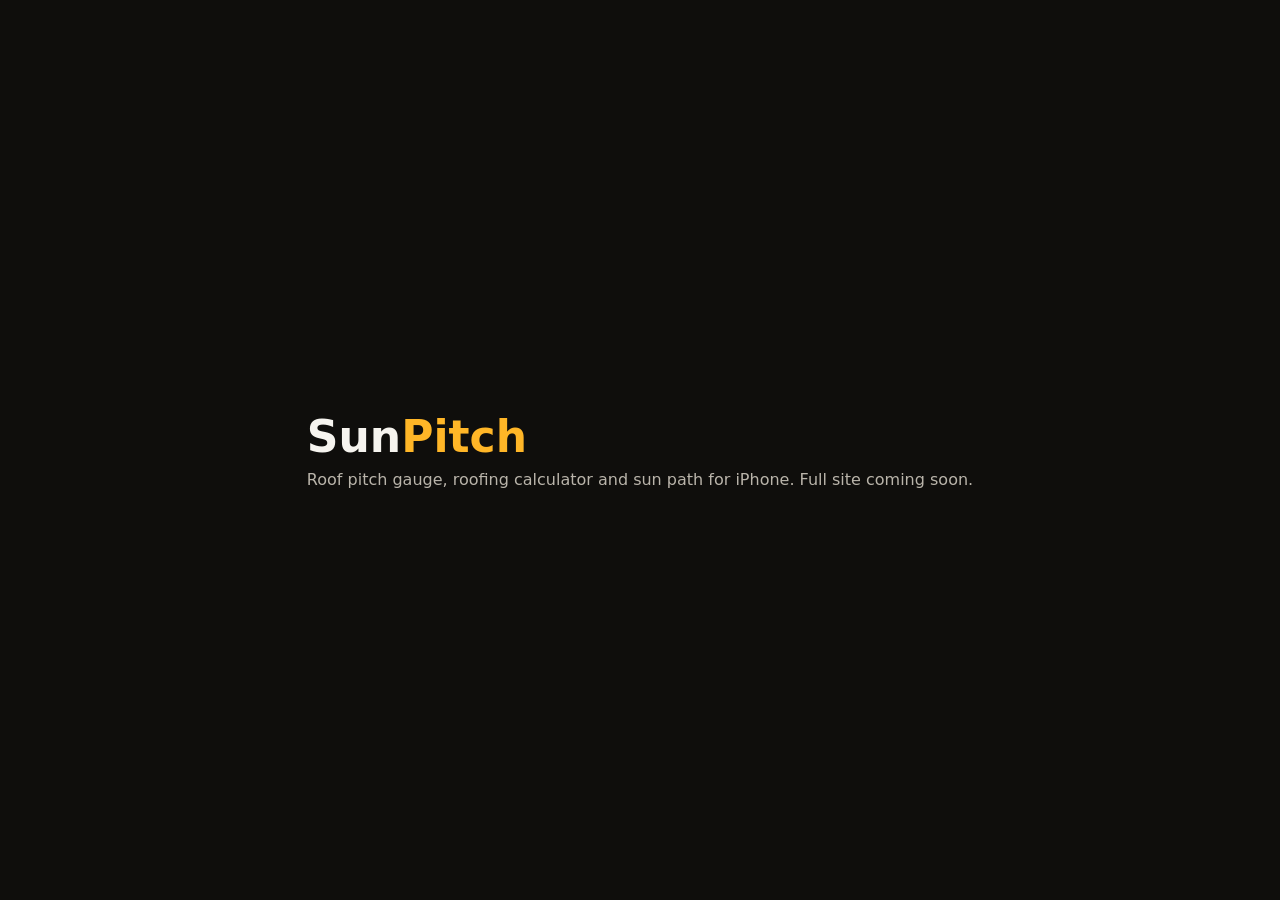
==== index.html @ fe7967e0 "Placeholder page Co-Authored-By: Claude Opus 5.5 <noreply@anthropic.com>" ====
<!doctype html>
<html lang="en">
<head>
<meta charset="utf-8">
<meta name="viewport" content="width=device-width, initial-scale=1">
<title>SunPitch: Roof Pitch Gauge</title>
<style>
  :root { color-scheme: dark; }
  body { margin: 0; min-height: 100vh; display: grid; place-items: center; background: #0F0E0C; color: #F6F4EF;
         font-family: -apple-system, BlinkMacSystemFont, "SF Pro Display", system-ui, sans-serif; padding: 24px; box-sizing: border-box; }
  h1 { margin: 0 0 8px; font-size: clamp(28px, 6vw, 44px); }
  p { margin: 0; color: #B9B4AA; }
  span { color: #FFB627; }
</style>
</head>
<body>
<main>
  <h1>Sun<span>Pitch</span></h1>
  <p>Roof pitch gauge, roofing calculator and sun path for iPhone. Full site coming soon.</p>
</main>
</body>
</html>
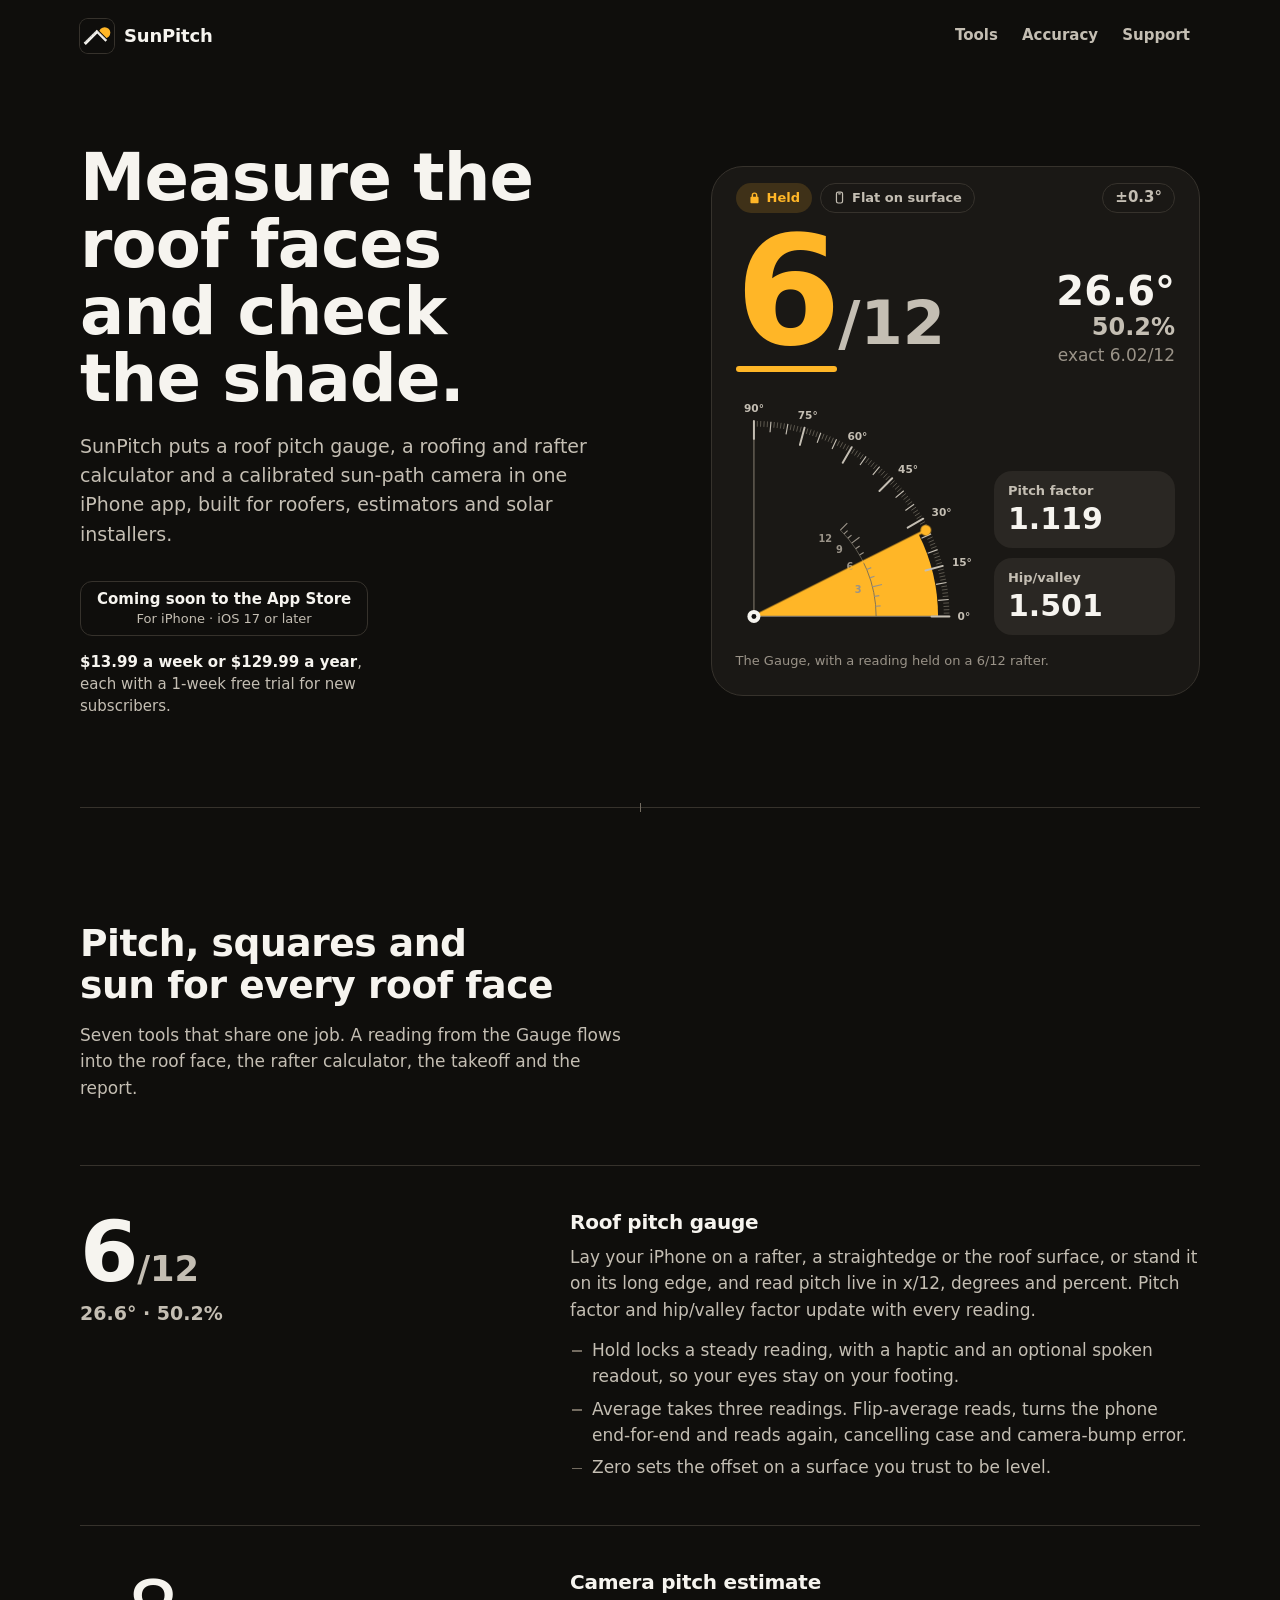
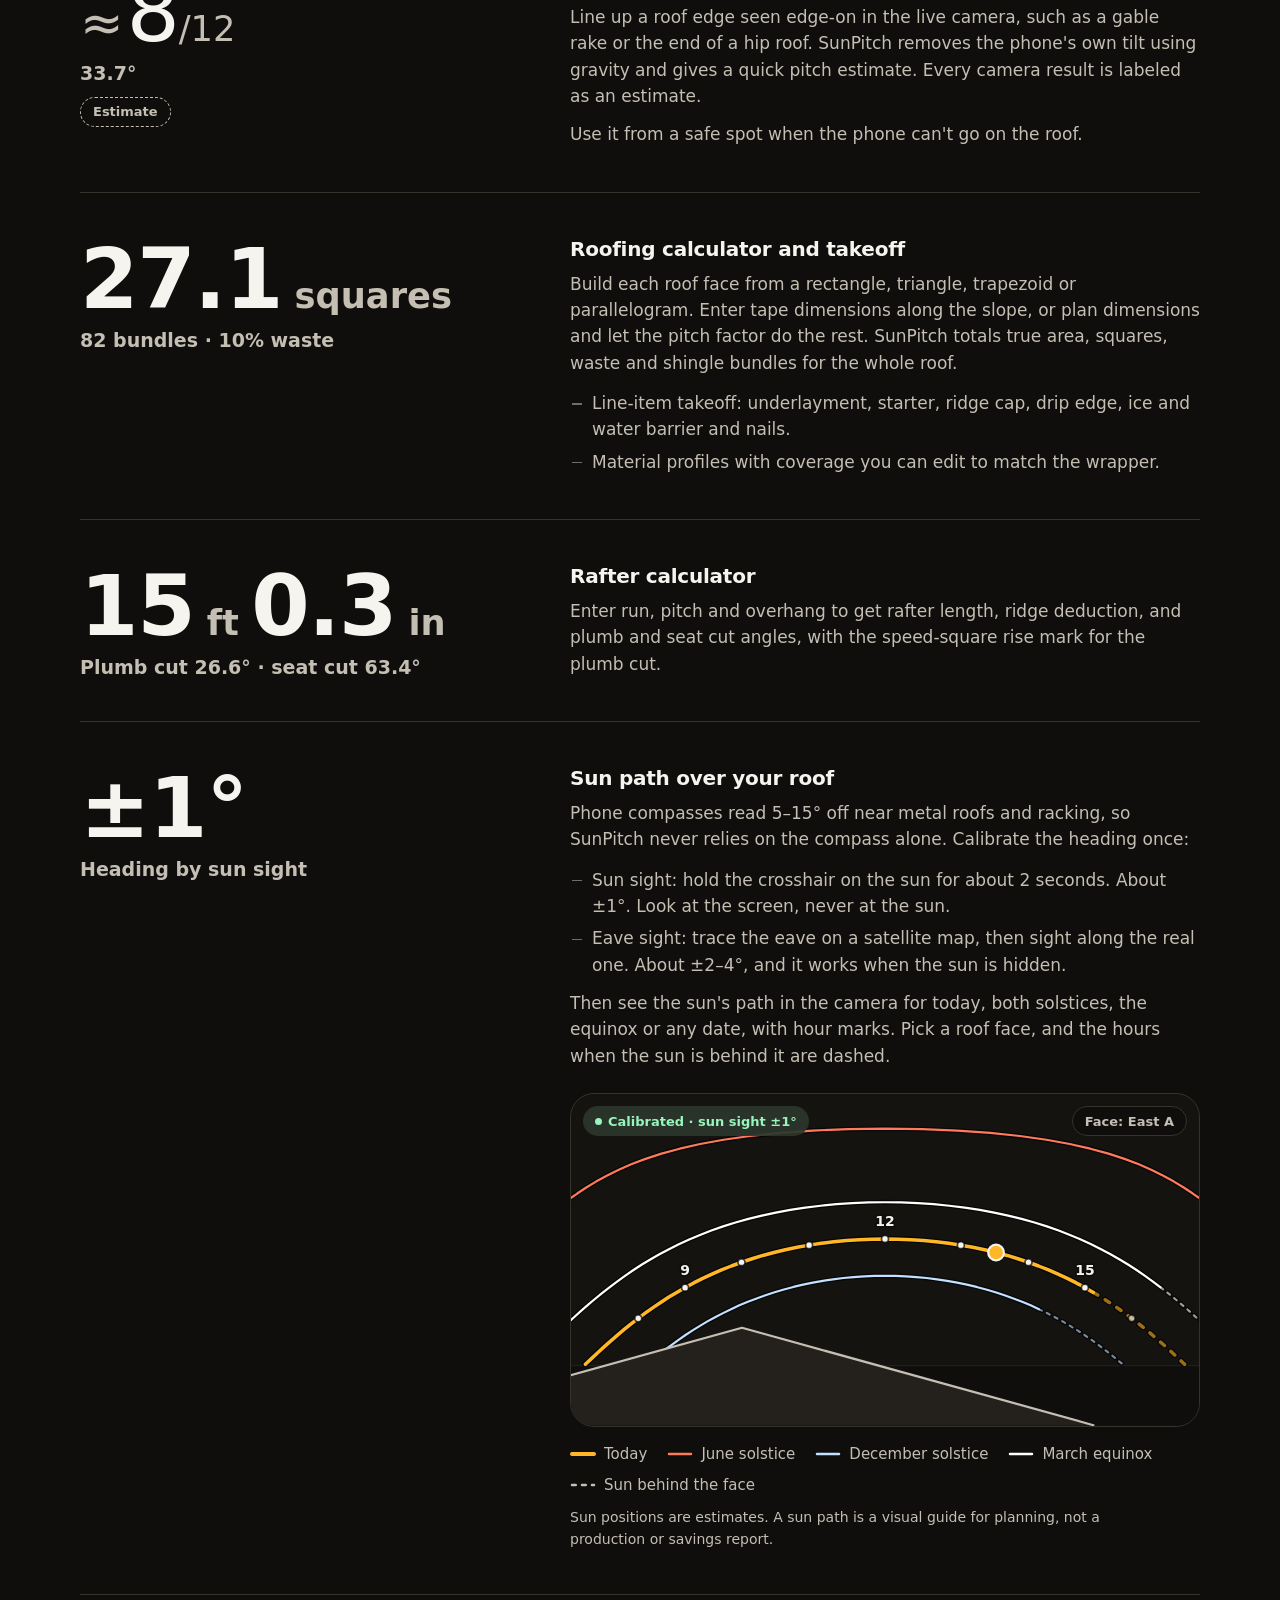
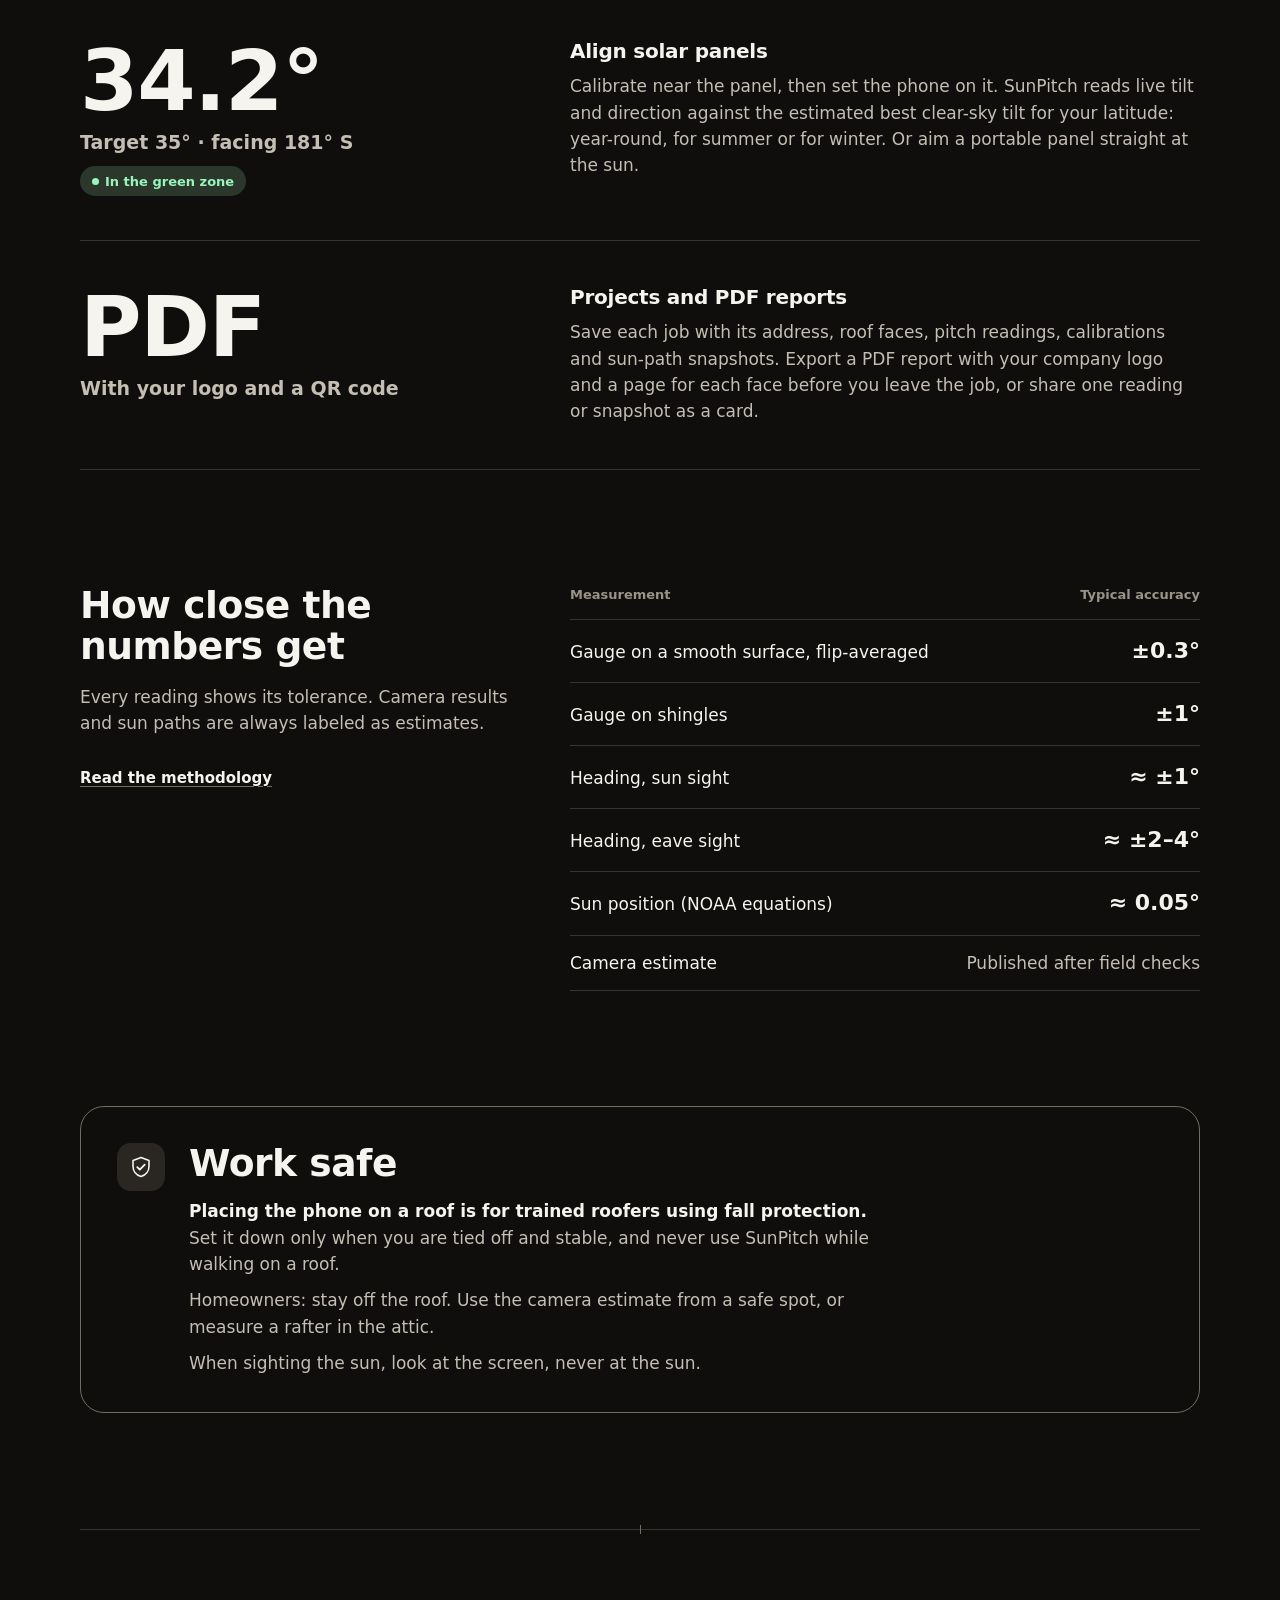
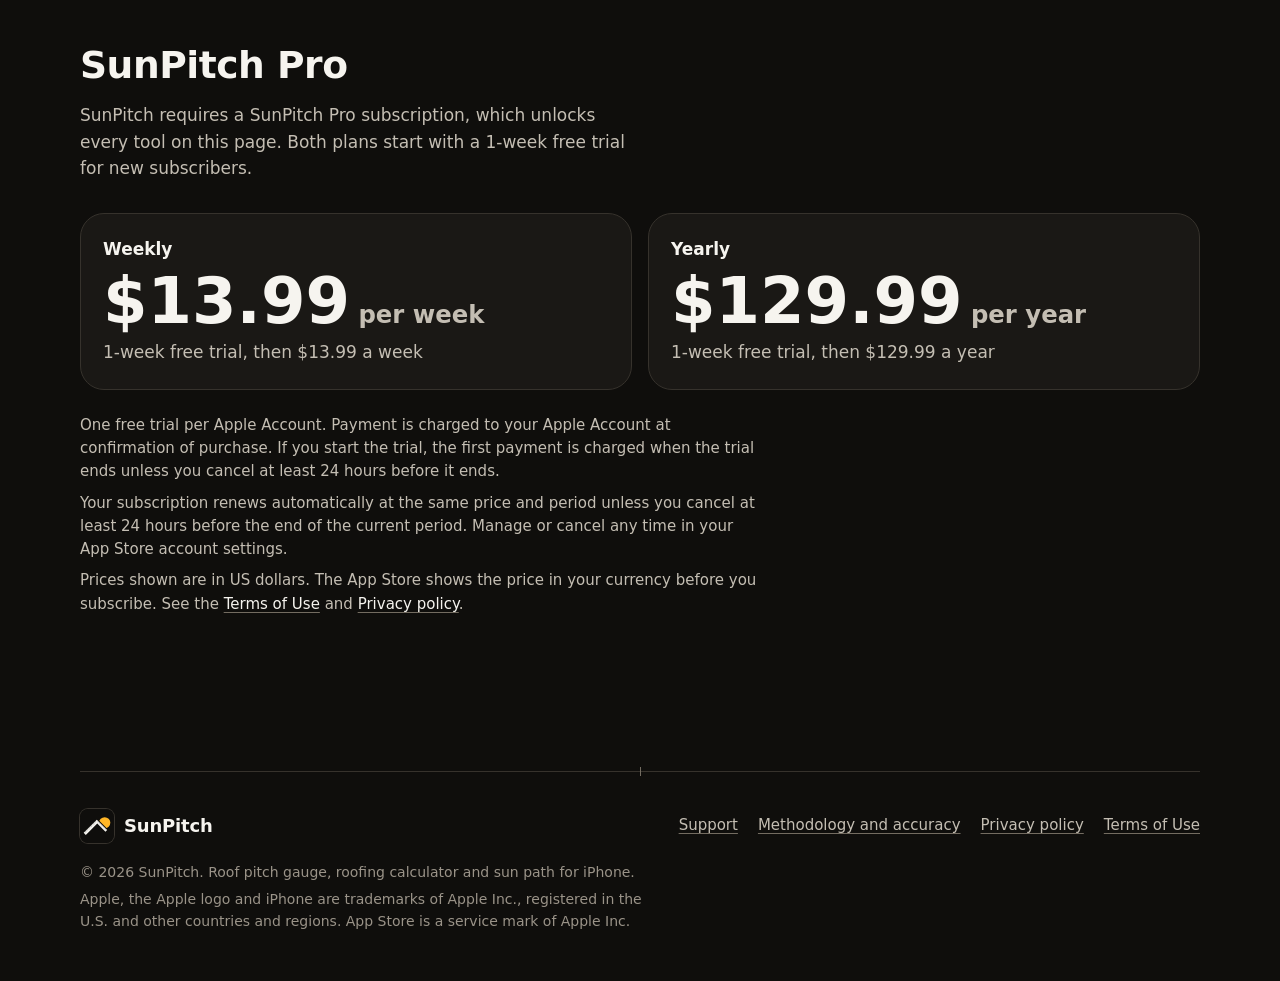
==== commit bb5fe78e: "Publish site from sunpitch@19d4acf" ====
--- a/index.html
+++ b/index.html
@@ -2,21 +2,345 @@
 <html lang="en">
 <head>
 <meta charset="utf-8">
-<meta name="viewport" content="width=device-width, initial-scale=1">
-<title>SunPitch: Roof Pitch Gauge</title>
-<style>
-  :root { color-scheme: dark; }
-  body { margin: 0; min-height: 100vh; display: grid; place-items: center; background: #0F0E0C; color: #F6F4EF;
-         font-family: -apple-system, BlinkMacSystemFont, "SF Pro Display", system-ui, sans-serif; padding: 24px; box-sizing: border-box; }
-  h1 { margin: 0 0 8px; font-size: clamp(28px, 6vw, 44px); }
-  p { margin: 0; color: #B9B4AA; }
-  span { color: #FFB627; }
-</style>
+<meta name="viewport" content="width=device-width, initial-scale=1, viewport-fit=cover">
+<title>SunPitch: Roof Pitch Gauge, Roofing Calculator and Sun Path for iPhone</title>
+<meta name="description" content="Measure the roof faces and check the shade. A roof pitch gauge, roofing and rafter calculator and calibrated sun-path camera in one iPhone app for roofers, estimators and solar installers.">
+<meta name="theme-color" content="#0F0E0C">
+<meta name="color-scheme" content="dark">
+<link rel="icon" href="favicon.svg" type="image/svg+xml">
+<link rel="apple-touch-icon" href="apple-touch-icon.png">
+<link rel="stylesheet" href="style.css">
+<!-- OWNER: after the App Store record exists, add the Smart App Banner with the numeric Apple ID:
+<meta name="apple-itunes-app" content="app-id=0000000000">
+-->
+<meta property="og:type" content="website">
+<meta property="og:site_name" content="SunPitch">
+<meta property="og:title" content="SunPitch: Roof Pitch Gauge">
+<meta property="og:description" content="Measure the roof faces and check the shade. Pitch, squares, rafters and the sun's path over every roof face, on your iPhone.">
+<meta property="og:image" content="https://jerryjrdev.github.io/sunpitch-site/og-image.png">
+<meta name="twitter:card" content="summary_large_image">
 </head>
 <body>
-<main>
-  <h1>Sun<span>Pitch</span></h1>
-  <p>Roof pitch gauge, roofing calculator and sun path for iPhone. Full site coming soon.</p>
+<a class="skip-link" href="#main">Skip to content</a>
+
+<div class="wrap">
+  <header class="site-head">
+    <a class="brand" href="index.html" aria-label="SunPitch home">
+      <img src="icon.svg" alt="" width="34" height="34">
+      <span>SunPitch</span>
+    </a>
+    <nav class="site-nav" aria-label="Main">
+      <a class="nav-extra" href="#tools">Tools</a>
+      <a class="nav-wide" href="methodology.html">Accuracy</a>
+      <a href="support.html">Support</a>
+    </nav>
+  </header>
+</div>
+
+<main id="main">
+  <div class="wrap">
+    <section class="hero" aria-labelledby="hero-title">
+      <div class="hero-copy">
+        <h1 id="hero-title">Measure the roof faces and check the shade.</h1>
+        <p class="lede">SunPitch puts a roof pitch gauge, a roofing and rafter calculator and a calibrated sun-path camera in one iPhone app, built for roofers, estimators and solar installers.</p>
+        <div class="get">
+          <!--
+            OWNER: replace this placeholder with Apple's official "Download on the App Store" badge.
+            1. Get the badge from Apple Marketing Tools: https://tools.applemarketingtools.com/app-store-badges
+               (use the black badge for this dark page; do not recolour, crop or redraw it).
+            2. Save it as appstore/site/app-store-badge.svg.
+            3. Replace the whole <a class="store-badge placeholder"> element with:
+               <a class="store-badge" href="https://apps.apple.com/app/id0000000000">
+                 <img src="app-store-badge.svg" alt="Download on the App Store" width="160" height="54">
+               </a>
+               and put the real numeric Apple ID in the link.
+          -->
+          <span class="store-badge placeholder" data-placeholder="app-store-badge">
+            <strong>Coming soon to the App Store</strong>
+            <span>For iPhone · iOS 17 or later</span>
+          </span>
+          <p class="price-line"><b>$13.99 a week or $129.99 a year</b>, each with a 1-week free trial for new subscribers.</p>
+        </div>
+      </div>
+
+      <figure class="instrument" aria-label="Example Gauge reading: 6 in 12, 26.6 degrees, held">
+        <div class="pills" aria-hidden="true">
+          <span class="pill pill-held">
+            <svg viewBox="0 0 16 16" aria-hidden="true"><path fill="currentColor" d="M4.5 7V5.25a3.5 3.5 0 0 1 7 0V7h.25c.69 0 1.25.56 1.25 1.25v5.5c0 .69-.56 1.25-1.25 1.25h-7.5C3.56 15 3 14.44 3 13.75v-5.5C3 7.56 3.56 7 4.25 7h.25Zm1.75 0h3.5V5.25a1.75 1.75 0 0 0-3.5 0V7Z"/></svg>
+            Held
+          </span>
+          <span class="pill pill-info">
+            <svg viewBox="0 0 16 16" aria-hidden="true"><rect x="4.25" y="1.25" width="7.5" height="13.5" rx="2" fill="none" stroke="currentColor" stroke-width="1.5"/><path d="M7 3.5h2" stroke="currentColor" stroke-width="1.5" stroke-linecap="round"/></svg>
+            Flat on surface
+          </span>
+          <span class="pill pill-tol">±0.3°</span>
+        </div>
+
+        <div class="reading">
+          <div>
+            <p class="readout"><span class="v">6</span><span class="u">/12</span></p>
+            <div class="held-bar" aria-hidden="true"></div>
+          </div>
+          <div class="reading-side">
+            <span class="deg">26.6°</span>
+            <span class="pct">50.2%</span>
+            <span class="exact">exact 6.02/12</span>
+          </div>
+        </div>
+
+        <div class="dial-row">
+          <svg class="dial" viewBox="0 0 300 300" aria-hidden="true" focusable="false">
+            <g transform="translate(22 278) scale(1 -1)"><circle class="q-wedge" r="113" cx="0" cy="0"/></g>
+            <path class="q-frame" d="M22 38V278H262"/>
+            <path class="q-tM" d="M262 278L240 278M253.8 215.9L232.6 221.6M229.8 158L210.8 169M191.7 108.3L176.1 123.9M142 70.2L131 89.2M84.1 46.2L78.4 67.4M22 38L22 60"/>
+            <path class="q-tm5" d="M261.1 257.1L248.1 258.2M258.4 236.3L245.6 238.6M247.5 195.9L235.3 200.4M239.5 176.6L227.7 182.1M218.6 140.3L207.9 147.8M205.9 123.7L195.9 132.1M176.3 94.1L167.9 104.1M159.7 81.4L152.2 92.1M123.4 60.5L117.9 72.3M104.1 52.5L99.6 64.7M63.7 41.6L61.4 54.4M42.9 38.9L41.8 51.9"/>
+            <path class="q-tm" d="M262 273.8L255 273.9M261.9 269.6L254.9 269.9M261.7 265.4L254.7 265.8M261.4 261.3L254.4 261.7M260.7 252.9L253.7 253.6M260.2 248.8L253.3 249.6M259.7 244.6L252.7 245.6M259 240.5L252.1 241.6M257.6 232.2L250.7 233.5M256.8 228.1L249.9 229.6M255.8 224L249 225.6M254.9 219.9L248.1 221.6M252.7 211.8L246 213.8M251.5 207.8L244.8 209.9M250.3 203.8L243.6 206M248.9 199.9L242.3 202.1M246.1 192L239.5 194.5M244.5 188.1L238 190.7M242.9 184.2L236.5 187M241.3 180.4L234.9 183.2M237.7 172.8L231.4 175.9M235.8 169L229.6 172.2M233.9 165.3L227.7 168.6M231.9 161.6L225.8 165M227.7 154.4L221.7 158M225.5 150.8L219.6 154.5M223.3 147.3L217.4 151.1M221 143.8L215.2 147.7M216.2 136.9L210.5 141M213.7 133.6L208.1 137.8M211.1 130.2L205.6 134.6M208.5 127L203.1 131.4M203.1 120.5L197.8 125.1M200.4 117.4L195.2 122.1M197.5 114.3L192.4 119.1M194.6 111.3L189.6 116.1M188.7 105.4L183.9 110.4M185.7 102.5L180.9 107.6M182.6 99.6L177.9 104.8M179.5 96.9L174.9 102.2M173 91.5L168.6 96.9M169.8 88.9L165.4 94.4M166.4 86.3L162.2 91.9M163.1 83.8L159 89.5M156.2 79L152.3 84.8M152.7 76.7L148.9 82.6M149.2 74.5L145.5 80.4M145.6 72.3L142 78.3M138.4 68.1L135 74.2M134.7 66.1L131.4 72.3M131 64.2L127.8 70.4M127.2 62.3L124.1 68.6M119.6 58.7L116.8 65.1M115.8 57.1L113 63.5M111.9 55.5L109.3 62M108 53.9L105.5 60.5M100.1 51.1L97.9 57.7M96.2 49.7L94 56.4M92.2 48.5L90.1 55.2M88.2 47.3L86.2 54M80.1 45.1L78.4 51.9M76 44.2L74.4 51M71.9 43.2L70.4 50.1M67.8 42.4L66.5 49.3M59.5 41L58.4 47.9M55.4 40.3L54.4 47.3M51.2 39.8L50.4 46.7M47.1 39.3L46.4 46.3M38.7 38.6L38.3 45.6M34.6 38.3L34.2 45.3M30.4 38.1L30.1 45.1M26.2 38L26.1 45"/>
+            <g class="q-lab"><text x="272" y="282">0°</text><text x="265" y="216">15°</text><text x="240" y="155">30°</text><text x="199" y="102">45°</text><text x="149" y="61" text-anchor="middle">60°</text><text x="88" y="36" text-anchor="middle">75°</text><text x="22" y="27" text-anchor="middle">90°</text></g>
+            <path class="q-rarc" d="M172 278A150 150 0 0 0 128.1 171.9"/>
+            <path class="q-rise" d="M171.5 265.5L177.5 265M170 253.3L175.9 252.4M167.5 241.6L179.2 238.7M164.3 230.6L170 228.7M160.5 220.3L166 218M156.2 210.9L166.9 205.6M151.6 202.4L156.7 199.4M146.8 194.8L151.8 191.5M142 188L151.6 180.8M137.2 182L141.8 178.1M132.6 176.6L137 172.6M128.1 171.9L136.6 163.4"/>
+            <g class="q-rlab"><text x="154" y="249" text-anchor="end">3</text><text x="144" y="221" text-anchor="end">6</text><text x="131" y="200" text-anchor="end">9</text><text x="118" y="186" text-anchor="end">12</text></g>
+            <g class="q-needle"><line x1="22" y1="278" x2="233" y2="172.2"/><circle cx="233" cy="172.2" r="6.5"/></g>
+            <circle class="q-pivot" cx="22" cy="278" r="8"/>
+            <circle class="q-pivot-in" cx="22" cy="278" r="3"/>
+          </svg>
+          <div class="tiles">
+            <div class="tile"><span class="tile-label">Pitch factor</span><span class="tile-value">1.119</span></div>
+            <div class="tile"><span class="tile-label">Hip/valley</span><span class="tile-value">1.501</span></div>
+          </div>
+        </div>
+        <figcaption>The Gauge, with a reading held on a 6/12 rafter.</figcaption>
+      </figure>
+    </section>
+  </div>
+
+  <div class="wrap"><hr class="horizon"></div>
+
+  <section class="section" id="tools" aria-labelledby="tools-title">
+    <div class="wrap">
+      <div class="section-head">
+        <h2 id="tools-title">Pitch, squares and sun for every roof face</h2>
+        <p>Seven tools that share one job. A reading from the Gauge flows into the roof face, the rafter calculator, the takeoff and the report.</p>
+      </div>
+
+      <div class="specs">
+        <article class="spec" aria-labelledby="t-gauge">
+          <p class="spec-fig"><span class="big">6<small>/12</small></span><span class="sub">26.6° · 50.2%</span></p>
+          <div class="spec-body">
+            <h3 id="t-gauge">Roof pitch gauge</h3>
+            <p>Lay your iPhone on a rafter, a straightedge or the roof surface, or stand it on its long edge, and read pitch live in x/12, degrees and percent. Pitch factor and hip/valley factor update with every reading.</p>
+            <ul class="ticks">
+              <li>Hold locks a steady reading, with a haptic and an optional spoken readout, so your eyes stay on your footing.</li>
+              <li>Average takes three readings. Flip-average reads, turns the phone end-for-end and reads again, cancelling case and camera-bump error.</li>
+              <li>Zero sets the offset on a surface you trust to be level.</li>
+            </ul>
+          </div>
+        </article>
+
+        <article class="spec" aria-labelledby="t-camera">
+          <p class="spec-fig estimate"><span class="big"><span class="approx">≈</span>8<small>/12</small></span><span class="sub">33.7°</span><span class="pill pill-estimate">Estimate</span></p>
+          <div class="spec-body">
+            <h3 id="t-camera">Camera pitch estimate</h3>
+            <p>Line up a roof edge seen edge-on in the live camera, such as a gable rake or the end of a hip roof. SunPitch removes the phone's own tilt using gravity and gives a quick pitch estimate. Every camera result is labeled as an estimate.</p>
+            <p>Use it from a safe spot when the phone can't go on the roof.</p>
+          </div>
+        </article>
+
+        <article class="spec" aria-labelledby="t-roof">
+          <p class="spec-fig"><span class="big">27.1<small> squares</small></span><span class="sub">82 bundles · 10% waste</span></p>
+          <div class="spec-body">
+            <h3 id="t-roof">Roofing calculator and takeoff</h3>
+            <p>Build each roof face from a rectangle, triangle, trapezoid or parallelogram. Enter tape dimensions along the slope, or plan dimensions and let the pitch factor do the rest. SunPitch totals true area, squares, waste and shingle bundles for the whole roof.</p>
+            <ul class="ticks">
+              <li>Line-item takeoff: underlayment, starter, ridge cap, drip edge, ice and water barrier and nails.</li>
+              <li>Material profiles with coverage you can edit to match the wrapper.</li>
+            </ul>
+          </div>
+        </article>
+
+        <article class="spec" aria-labelledby="t-rafter">
+          <p class="spec-fig"><span class="big">15<small> ft </small>0.3<small> in</small></span><span class="sub">Plumb cut 26.6° · seat cut 63.4°</span></p>
+          <div class="spec-body">
+            <h3 id="t-rafter">Rafter calculator</h3>
+            <p>Enter run, pitch and overhang to get rafter length, ridge deduction, and plumb and seat cut angles, with the speed-square rise mark for the plumb cut.</p>
+          </div>
+        </article>
+
+        <article class="spec" aria-labelledby="t-sun">
+          <p class="spec-fig"><span class="big">±1°</span><span class="sub">Heading by sun sight</span></p>
+          <div class="spec-body">
+            <h3 id="t-sun">Sun path over your roof</h3>
+            <p>Phone compasses read 5–15° off near metal roofs and racking, so SunPitch never relies on the compass alone. Calibrate the heading once:</p>
+            <ul class="ticks">
+              <li>Sun sight: hold the crosshair on the sun for about 2 seconds. About ±1°. Look at the screen, never at the sun.</li>
+              <li>Eave sight: trace the eave on a satellite map, then sight along the real one. About ±2–4°, and it works when the sun is hidden.</li>
+            </ul>
+            <p>Then see the sun's path in the camera for today, both solstices, the equinox or any date, with hour marks. Pick a roof face, and the hours when the sun is behind it are dashed.</p>
+
+            <figure class="sky-fig">
+              <div class="sky">
+                <svg viewBox="0 0 720 380" role="img" aria-labelledby="sky-desc">
+                  <title id="sky-desc">Example sun path view facing south: arcs for June, the equinox, today and December above a roof, with hour marks on today's arc. Afternoon hours are dashed because the sun is behind the east-facing roof face.</title>
+                  <line x1="0" y1="312" x2="720" y2="312" stroke="#FFFFFF" stroke-opacity="0.16" stroke-width="1"/>
+                  <g fill="none" stroke-linecap="round" stroke-linejoin="round">
+                    <!-- casings -->
+                    <g stroke="#000" stroke-opacity="0.7">
+                      <path stroke-width="5.5" d="M-36.3 149.2 L-28.5 142.1 L-20.3 135.1 L-11.7 128 L-2.6 121 L7.1 114.1 L17.5 107.2 L28.7 100.4 L40.9 93.7 L54.2 87.1 L69 80.6 L85.4 74.4 L103.8 68.4 L124.6 62.7 L148.1 57.3 L174.9 52.5 L205.3 48.2 L239.4 44.6 L277.1 41.9 L317.7 40.3 L360 39.7 L402.3 40.3 L442.9 41.9 L480.6 44.6 L514.7 48.2 L545.1 52.5 L571.9 57.3 L595.4 62.7 L616.2 68.4 L634.6 74.4 L651 80.6 L665.8 87.1 L679.1 93.7 L691.3 100.4 L702.5 107.2 L712.9 114.1 L722.6 121 L731.7 128 L740.3 135.1 L748.5 142.1 L756.3 149.2"/>
+                      <path stroke-width="5.5" d="M-39.9 297.8 L-32.8 290.7 L-25.6 283.6 L-18.4 276.6 L-11.1 269.5 L-3.7 262.5 L3.8 255.6 L11.5 248.6 L19.4 241.8 L27.4 235 L35.6 228.2 L44.1 221.6 L52.8 215 L61.9 208.5 L71.2 202.1 L80.9 195.8 L90.9 189.7 L101.4 183.7 L112.3 177.9 L123.6 172.2 L135.5 166.8 L147.9 161.6 L160.9 156.6 L174.4 151.8 L188.6 147.4 L203.4 143.2 L218.8 139.4 L234.8 136 L251.4 132.9 L268.5 130.3 L286.2 128.1 L304.2 126.3 L322.6 125.1 L341.3 124.3 L360 124.1 L378.7 124.3 L397.4 125.1 L415.8 126.3 L433.8 128.1 L451.5 130.3 L468.6 132.9 L485.2 136 L501.2 139.4 L516.6 143.2 L531.4 147.4 L545.6 151.8 L559.1 156.6 L572.1 161.6 L584.5 166.8 L596.4 172.2 L607.7 177.9 L618.6 183.7 L629.1 189.7 L639.1 195.8 L648.8 202.1 L658.1 208.5 L667.2 215 L675.9 221.6"/>
+                      <path stroke-width="5.5" stroke-dasharray="3.75 6.25" d="M675.9 221.6 L684.4 228.2 L692.6 235 L700.6 241.8 L708.5 248.6 L716.2 255.6 L723.7 262.5 L731.1 269.5 L738.4 276.6 L745.6 283.6 L752.8 290.7 L759.9 297.8"/>
+                      <path stroke-width="5.5" d="M86 311.1 L93.2 305.1 L100.5 299.1 L107.9 293.2 L115.5 287.5 L123.3 281.8 L131.3 276.3 L139.4 271 L147.8 265.8 L156.4 260.7 L165.2 255.9 L174.3 251.2 L183.5 246.7 L193 242.3 L202.8 238.2 L212.8 234.4 L223 230.7 L233.4 227.3 L244.1 224.1 L255 221.2 L266.1 218.6 L277.3 216.3 L288.8 214.2 L300.4 212.5 L312.2 211 L324 209.9 L336 209.1 L348 208.6 L360 208.5 L372 208.6 L384 209.1 L396 209.9 L407.8 211 L419.6 212.5 L431.2 214.2 L442.7 216.3 L453.9 218.6 L465 221.2 L475.9 224.1 L486.6 227.3 L497 230.7 L507.2 234.4 L517.2 238.2 L527 242.3 L536.5 246.7"/>
+                      <path stroke-width="5.5" stroke-dasharray="3.75 6.25" d="M536.5 246.7 L545.7 251.2 L554.8 255.9 L563.6 260.7 L572.2 265.8 L580.6 271 L588.7 276.3 L596.7 281.8 L604.5 287.5 L612.1 293.2 L619.5 299.1 L626.8 305.1 L634 311.1"/>
+                      <path stroke-width="7" d="M16.5 309.9 L23.7 303.1 L30.9 296.3 L38.2 289.6 L45.7 283 L53.3 276.4 L61 269.9 L68.9 263.5 L77.1 257.2 L85.4 251 L94 244.9 L102.8 239 L111.8 233.1 L121.2 227.5 L130.8 222 L140.7 216.6 L151 211.4 L161.6 206.5 L172.6 201.7 L183.9 197.2 L195.5 192.9 L207.6 188.9 L220 185.1 L232.7 181.7 L245.8 178.5 L259.3 175.7 L273 173.3 L287.1 171.1 L301.3 169.4 L315.8 168 L330.5 167 L345.2 166.4 L360 166.2 L374.8 166.4 L389.5 167 L404.2 168 L418.7 169.4 L432.9 171.1 L447 173.3 L460.7 175.7 L474.2 178.5 L487.3 181.7 L500 185.1 L512.4 188.9 L524.5 192.9 L536.1 197.2 L547.4 201.7 L558.4 206.5 L569 211.4 L579.3 216.6 L589.2 222 L598.8 227.5"/>
+                      <path stroke-width="7" stroke-dasharray="6 10" d="M598.8 227.5 L608.2 233.1 L617.2 239 L626 244.9 L634.6 251 L642.9 257.2 L651.1 263.5 L659 269.9 L666.7 276.4 L674.3 283 L681.8 289.6 L689.1 296.3 L696.3 303.1 L703.5 309.9"/>
+                    </g>
+                    <!-- June solstice -->
+                    <path stroke="#FF7A5C" stroke-width="2.5" d="M-36.3 149.2 L-28.5 142.1 L-20.3 135.1 L-11.7 128 L-2.6 121 L7.1 114.1 L17.5 107.2 L28.7 100.4 L40.9 93.7 L54.2 87.1 L69 80.6 L85.4 74.4 L103.8 68.4 L124.6 62.7 L148.1 57.3 L174.9 52.5 L205.3 48.2 L239.4 44.6 L277.1 41.9 L317.7 40.3 L360 39.7 L402.3 40.3 L442.9 41.9 L480.6 44.6 L514.7 48.2 L545.1 52.5 L571.9 57.3 L595.4 62.7 L616.2 68.4 L634.6 74.4 L651 80.6 L665.8 87.1 L679.1 93.7 L691.3 100.4 L702.5 107.2 L712.9 114.1 L722.6 121 L731.7 128 L740.3 135.1 L748.5 142.1 L756.3 149.2"/>
+                    <!-- March equinox -->
+                    <path stroke="#FFFFFF" stroke-width="2.5" d="M-39.9 297.8 L-32.8 290.7 L-25.6 283.6 L-18.4 276.6 L-11.1 269.5 L-3.7 262.5 L3.8 255.6 L11.5 248.6 L19.4 241.8 L27.4 235 L35.6 228.2 L44.1 221.6 L52.8 215 L61.9 208.5 L71.2 202.1 L80.9 195.8 L90.9 189.7 L101.4 183.7 L112.3 177.9 L123.6 172.2 L135.5 166.8 L147.9 161.6 L160.9 156.6 L174.4 151.8 L188.6 147.4 L203.4 143.2 L218.8 139.4 L234.8 136 L251.4 132.9 L268.5 130.3 L286.2 128.1 L304.2 126.3 L322.6 125.1 L341.3 124.3 L360 124.1 L378.7 124.3 L397.4 125.1 L415.8 126.3 L433.8 128.1 L451.5 130.3 L468.6 132.9 L485.2 136 L501.2 139.4 L516.6 143.2 L531.4 147.4 L545.6 151.8 L559.1 156.6 L572.1 161.6 L584.5 166.8 L596.4 172.2 L607.7 177.9 L618.6 183.7 L629.1 189.7 L639.1 195.8 L648.8 202.1 L658.1 208.5 L667.2 215 L675.9 221.6"/>
+                    <path stroke="#FFFFFF" stroke-width="2.5" stroke-opacity="0.6" stroke-dasharray="3.75 6.25" d="M675.9 221.6 L684.4 228.2 L692.6 235 L700.6 241.8 L708.5 248.6 L716.2 255.6 L723.7 262.5 L731.1 269.5 L738.4 276.6 L745.6 283.6 L752.8 290.7 L759.9 297.8"/>
+                    <!-- December solstice -->
+                    <path stroke="#C2E0FF" stroke-width="2.5" d="M86 311.1 L93.2 305.1 L100.5 299.1 L107.9 293.2 L115.5 287.5 L123.3 281.8 L131.3 276.3 L139.4 271 L147.8 265.8 L156.4 260.7 L165.2 255.9 L174.3 251.2 L183.5 246.7 L193 242.3 L202.8 238.2 L212.8 234.4 L223 230.7 L233.4 227.3 L244.1 224.1 L255 221.2 L266.1 218.6 L277.3 216.3 L288.8 214.2 L300.4 212.5 L312.2 211 L324 209.9 L336 209.1 L348 208.6 L360 208.5 L372 208.6 L384 209.1 L396 209.9 L407.8 211 L419.6 212.5 L431.2 214.2 L442.7 216.3 L453.9 218.6 L465 221.2 L475.9 224.1 L486.6 227.3 L497 230.7 L507.2 234.4 L517.2 238.2 L527 242.3 L536.5 246.7"/>
+                    <path stroke="#C2E0FF" stroke-width="2.5" stroke-opacity="0.6" stroke-dasharray="3.75 6.25" d="M536.5 246.7 L545.7 251.2 L554.8 255.9 L563.6 260.7 L572.2 265.8 L580.6 271 L588.7 276.3 L596.7 281.8 L604.5 287.5 L612.1 293.2 L619.5 299.1 L626.8 305.1 L634 311.1"/>
+                    <!-- Today -->
+                    <path stroke="#FFB627" stroke-width="4" d="M16.5 309.9 L23.7 303.1 L30.9 296.3 L38.2 289.6 L45.7 283 L53.3 276.4 L61 269.9 L68.9 263.5 L77.1 257.2 L85.4 251 L94 244.9 L102.8 239 L111.8 233.1 L121.2 227.5 L130.8 222 L140.7 216.6 L151 211.4 L161.6 206.5 L172.6 201.7 L183.9 197.2 L195.5 192.9 L207.6 188.9 L220 185.1 L232.7 181.7 L245.8 178.5 L259.3 175.7 L273 173.3 L287.1 171.1 L301.3 169.4 L315.8 168 L330.5 167 L345.2 166.4 L360 166.2 L374.8 166.4 L389.5 167 L404.2 168 L418.7 169.4 L432.9 171.1 L447 173.3 L460.7 175.7 L474.2 178.5 L487.3 181.7 L500 185.1 L512.4 188.9 L524.5 192.9 L536.1 197.2 L547.4 201.7 L558.4 206.5 L569 211.4 L579.3 216.6 L589.2 222 L598.8 227.5"/>
+                    <path stroke="#FFB627" stroke-width="4" stroke-opacity="0.6" stroke-dasharray="6 10" d="M598.8 227.5 L608.2 233.1 L617.2 239 L626 244.9 L634.6 251 L642.9 257.2 L651.1 263.5 L659 269.9 L666.7 276.4 L674.3 283 L681.8 289.6 L689.1 296.3 L696.3 303.1 L703.5 309.9"/>
+                  </g>
+                  <!-- hour marks on today's arc -->
+                  <g fill="#F6F4EF" stroke="#000" stroke-opacity="0.7" stroke-width="2">
+                    <circle cx="77.1" cy="257.2" r="4"/><circle cx="130.8" cy="222" r="4"/><circle cx="195.5" cy="192.9" r="4"/><circle cx="273" cy="173.3" r="4"/><circle cx="360" cy="166.2" r="4"/><circle cx="447" cy="173.3" r="4"/><circle cx="524.5" cy="192.9" r="4"/><circle cx="589.2" cy="222" r="4"/><circle cx="642.9" cy="257.2" r="4" fill-opacity="0.6"/>
+                  </g>
+                  <g class="hour-lab" fill="#F6F4EF" stroke="#0F0E0C" stroke-width="4" stroke-opacity="0.85" paint-order="stroke" font-size="16" font-weight="650" text-anchor="middle">
+                    <text x="130.8" y="207">9</text><text x="360" y="151">12</text><text x="589.2" y="207">15</text>
+                  </g>
+                  <!-- current sun -->
+                  <circle cx="487.3" cy="181.7" r="9" fill="#FFB627" stroke="#F6F4EF" stroke-width="2.5"/>
+                  <!-- ground and roof, foreground -->
+                  <rect x="0" y="312" width="720" height="68" fill="#0F0E0C"/>
+                  <path d="M-10 380V325L196 268L600 380Z" fill="#24211D"/>
+                  <path d="M-10 325L196 268L600 380" fill="none" stroke="#C4BEB3" stroke-width="2.5" stroke-linejoin="round"/>
+                </svg>
+                <div class="sky-hud" aria-hidden="true">
+                  <span class="pill pill-live">Calibrated · sun sight ±1°</span>
+                  <span class="pill pill-info">Face: East A</span>
+                </div>
+              </div>
+              <figcaption>
+                <ul class="legend">
+                  <li><svg viewBox="0 0 26 8" aria-hidden="true"><path d="M2 4h22" stroke="#FFB627" stroke-width="4" stroke-linecap="round"/></svg>Today</li>
+                  <li><svg viewBox="0 0 26 8" aria-hidden="true"><path d="M2 4h22" stroke="#FF7A5C" stroke-width="2.5" stroke-linecap="round"/></svg>June solstice</li>
+                  <li><svg viewBox="0 0 26 8" aria-hidden="true"><path d="M2 4h22" stroke="#C2E0FF" stroke-width="2.5" stroke-linecap="round"/></svg>December solstice</li>
+                  <li><svg viewBox="0 0 26 8" aria-hidden="true"><path d="M2 4h22" stroke="#FFFFFF" stroke-width="2.5" stroke-linecap="round"/></svg>March equinox</li>
+                  <li><svg viewBox="0 0 26 8" aria-hidden="true"><path d="M2 4h22" stroke="#C4BEB3" stroke-width="2.5" stroke-dasharray="3.75 6.25" stroke-linecap="round"/></svg>Sun behind the face</li>
+                </ul>
+                <p class="sky-note">Sun positions are estimates. A sun path is a visual guide for planning, not a production or savings report.</p>
+              </figcaption>
+            </figure>
+          </div>
+        </article>
+
+        <article class="spec" aria-labelledby="t-align">
+          <p class="spec-fig"><span class="big">34.2°</span><span class="sub">Target 35° · facing 181° S</span><span class="pill pill-live">In the green zone</span></p>
+          <div class="spec-body">
+            <h3 id="t-align">Align solar panels</h3>
+            <p>Calibrate near the panel, then set the phone on it. SunPitch reads live tilt and direction against the estimated best clear-sky tilt for your latitude: year-round, for summer or for winter. Or aim a portable panel straight at the sun.</p>
+          </div>
+        </article>
+
+        <article class="spec" aria-labelledby="t-projects">
+          <p class="spec-fig"><span class="big">PDF</span><span class="sub">With your logo and a QR code</span></p>
+          <div class="spec-body">
+            <h3 id="t-projects">Projects and PDF reports</h3>
+            <p>Save each job with its address, roof faces, pitch readings, calibrations and sun-path snapshots. Export a PDF report with your company logo and a page for each face before you leave the job, or share one reading or snapshot as a card.</p>
+          </div>
+        </article>
+      </div>
+    </div>
+  </section>
+
+  <section class="section flush-top" id="accuracy" aria-labelledby="acc-title">
+    <div class="wrap two-col">
+      <div class="section-head">
+        <h2 id="acc-title">How close the numbers get</h2>
+        <p>Every reading shows its tolerance. Camera results and sun paths are always labeled as estimates.</p>
+        <a class="more" href="methodology.html">Read the methodology</a>
+      </div>
+      <table class="acc">
+        <thead><tr><th scope="col">Measurement</th><th scope="col">Typical accuracy</th></tr></thead>
+        <tbody>
+          <tr><th scope="row">Gauge on a smooth surface, flip-averaged</th><td>±0.3°</td></tr>
+          <tr><th scope="row">Gauge on shingles</th><td>±1°</td></tr>
+          <tr><th scope="row">Heading, sun sight</th><td>≈ ±1°</td></tr>
+          <tr><th scope="row">Heading, eave sight</th><td>≈ ±2–4°</td></tr>
+          <tr><th scope="row">Sun position (NOAA equations)</th><td>≈ 0.05°</td></tr>
+          <tr><th scope="row">Camera estimate</th><td class="wait">Published after field checks</td></tr>
+        </tbody>
+      </table>
+    </div>
+  </section>
+
+  <section class="section flush-top" id="safety" aria-labelledby="safety-title">
+    <div class="wrap">
+      <div class="safety">
+        <div class="safety-mark" aria-hidden="true">
+          <svg viewBox="0 0 24 24"><path d="M12 2.5 4 5.6v5.6c0 4.9 3.3 8.9 8 10.3 4.7-1.4 8-5.4 8-10.3V5.6L12 2.5Z" fill="none" stroke="#F6F4EF" stroke-width="1.6" stroke-linejoin="round"/><path d="m8.3 12.1 2.5 2.5 4.9-5" fill="none" stroke="#F6F4EF" stroke-width="1.8" stroke-linecap="round" stroke-linejoin="round"/></svg>
+        </div>
+        <div>
+          <h2 id="safety-title">Work safe</h2>
+          <p><strong>Placing the phone on a roof is for trained roofers using fall protection.</strong> Set it down only when you are tied off and stable, and never use SunPitch while walking on a roof.</p>
+          <p>Homeowners: stay off the roof. Use the camera estimate from a safe spot, or measure a rafter in the attic.</p>
+          <p>When sighting the sun, look at the screen, never at the sun.</p>
+        </div>
+      </div>
+    </div>
+  </section>
+
+  <div class="wrap"><hr class="horizon"></div>
+
+  <section class="section" id="pricing" aria-labelledby="pricing-title">
+    <div class="wrap">
+      <div class="section-head">
+        <h2 id="pricing-title">SunPitch Pro</h2>
+        <p>SunPitch requires a SunPitch Pro subscription, which unlocks every tool on this page. Both plans start with a 1-week free trial for new subscribers.</p>
+      </div>
+      <div class="plans">
+        <div class="plan">
+          <span class="plan-name">Weekly</span>
+          <span class="plan-price">$13.99<small> per week</small></span>
+          <span class="plan-trial">1-week free trial, then $13.99 a week</span>
+        </div>
+        <div class="plan">
+          <span class="plan-name">Yearly</span>
+          <span class="plan-price">$129.99<small> per year</small></span>
+          <span class="plan-trial">1-week free trial, then $129.99 a year</span>
+        </div>
+      </div>
+      <ul class="fine">
+        <li>One free trial per Apple Account. Payment is charged to your Apple Account at confirmation of purchase. If you start the trial, the first payment is charged when the trial ends unless you cancel at least 24 hours before it ends.</li>
+        <li>Your subscription renews automatically at the same price and period unless you cancel at least 24 hours before the end of the current period. Manage or cancel any time in your App Store account settings.</li>
+        <li>Prices shown are in US dollars. The App Store shows the price in your currency before you subscribe. See the <a href="terms.html">Terms of Use</a> and <a href="privacy.html">Privacy policy</a>.</li>
+      </ul>
+    </div>
+  </section>
 </main>
+
+<footer class="site-foot">
+  <div class="wrap">
+    <hr class="horizon">
+    <div class="foot-grid">
+      <div class="foot-legal">
+        <a class="brand" href="index.html" aria-label="SunPitch home"><img src="icon.svg" alt="" width="34" height="34"><span>SunPitch</span></a>
+        <p>© 2026 SunPitch. Roof pitch gauge, roofing calculator and sun path for iPhone.</p>
+        <p>Apple, the Apple logo and iPhone are trademarks of Apple Inc., registered in the U.S. and other countries and regions. App Store is a service mark of Apple Inc.</p>
+      </div>
+      <nav aria-label="Footer">
+        <ul class="foot-links">
+          <li><a href="support.html">Support</a></li>
+          <li><a href="methodology.html">Methodology and accuracy</a></li>
+          <li><a href="privacy.html">Privacy policy</a></li>
+          <li><a href="terms.html">Terms of Use</a></li>
+        </ul>
+      </nav>
+    </div>
+  </div>
+</footer>
 </body>
 </html>
--- a/style.css
+++ b/style.css
@@ -0,0 +1,990 @@
+/* SunPitch public site. Design system: docs/design/DESIGN.md, dark palette.
+   One stylesheet, no web fonts, no scripts. SF Pro is used through system-ui in three widths:
+   Expanded for names and actions, Condensed for numbers, Standard for prose. */
+
+:root {
+  color-scheme: dark;
+
+  /* Named colours (DESIGN §3.1) */
+  --asphalt: #0F0E0C;
+  --slate-1: #1A1815;
+  --slate-2: #211F1C;
+  --slate-3: #2A2723;
+  --chalk: #F6F4EF;
+  --sungold: #FFB627;
+  --level: #98F5BB;
+  --flag: #FF8A3D;
+  --ember: #FF7A5C;
+  --frost: #C2E0FF;
+
+  /* Roles (DESIGN §3.2). Every text role is at least 6:1 on the background. */
+  --bg: var(--asphalt);
+  --surface: var(--slate-1);
+  --overlay: var(--slate-2);
+  --fill: var(--slate-3);
+  --hairline: #36322C;
+  --border-strong: #736C61;
+  --text-1: var(--chalk);          /* 17.55:1 */
+  --text-2: #C4BEB3;               /* 10.44:1 */
+  --text-3: #9A9388;               /* 6.34:1, metadata only */
+  --accent: var(--sungold);
+  --on-accent: #17130B;
+  --accent-container: #3F3118;
+  --positive-container: #2C372C;
+  --warning-container: #3F2A1B;
+  --focus: var(--sungold);
+
+  /* Type: one family, three widths */
+  --font: system-ui, -apple-system, "Segoe UI", Roboto, "Helvetica Neue", Arial, sans-serif;
+  --wide: 125%;
+  --narrow: 75%;
+
+  /* Space (4 pt grid) */
+  --gutter: 20px;
+  --max: 1160px;
+  --measure: 64ch;
+  --section: clamp(64px, 9vw, 120px);
+
+  /* Radii: the bigger the object, the rounder */
+  --r-s: 10px;
+  --r-m: 14px;
+  --r-l: 18px;
+  --r-xl: 24px;
+  --r-xxl: 32px;
+}
+
+@media (prefers-contrast: more) {
+  :root {
+    --text-2: #DAD5CC;
+    --text-3: #B5AEA3;
+    --hairline: #4A453E;
+    --border-strong: #8C8578;
+  }
+}
+
+/* ---------- Base ---------- */
+
+*,
+*::before,
+*::after { box-sizing: border-box; }
+
+html {
+  background: var(--bg);
+  -webkit-text-size-adjust: 100%;
+  text-size-adjust: 100%;
+  scroll-padding-top: 24px;
+}
+
+body {
+  margin: 0;
+  background: var(--bg);
+  color: var(--text-1);
+  font-family: var(--font);
+  font-size: 1.0625rem;          /* 17 px, the iOS body size */
+  line-height: 1.55;
+  -webkit-font-smoothing: antialiased;
+  text-rendering: optimizeLegibility;
+  overflow-x: hidden;
+}
+
+img,
+svg { display: block; max-width: 100%; }
+
+p,
+ul,
+ol,
+dl,
+figure { margin: 0; }
+
+a {
+  color: var(--text-1);
+  text-decoration: underline;
+  text-decoration-color: var(--border-strong);
+  text-decoration-thickness: 1px;
+  text-underline-offset: 0.18em;
+}
+a:hover { text-decoration-color: var(--accent); }
+
+:focus-visible {
+  outline: 2px solid var(--focus);
+  outline-offset: 3px;
+  border-radius: 4px;
+}
+
+h1,
+h2,
+h3 {
+  margin: 0;
+  font-stretch: var(--wide);
+  font-weight: 700;
+  letter-spacing: -0.012em;
+  text-wrap: balance;
+}
+
+h1 { font-size: clamp(2.15rem, 1.05rem + 4.2vw, 4.1rem); line-height: 1.02; }
+h2 { font-size: clamp(1.55rem, 1.1rem + 1.7vw, 2.35rem); line-height: 1.1; }
+h3 { font-size: 1.25rem; line-height: 1.2; font-weight: 650; }
+
+.num {
+  font-stretch: var(--narrow);
+  font-variant-numeric: tabular-nums;
+}
+
+.visually-hidden {
+  position: absolute !important;
+  width: 1px;
+  height: 1px;
+  margin: -1px;
+  padding: 0;
+  overflow: hidden;
+  clip: rect(0 0 0 0);
+  white-space: nowrap;
+  border: 0;
+}
+
+.skip-link {
+  position: absolute;
+  left: 12px;
+  top: -60px;
+  z-index: 10;
+  padding: 10px 16px;
+  border-radius: var(--r-m);
+  background: var(--accent);
+  color: var(--on-accent);
+  font-weight: 650;
+  font-stretch: var(--wide);
+  text-decoration: none;
+}
+.skip-link:focus { top: 12px; }
+
+.wrap {
+  width: 100%;
+  max-width: var(--max);
+  margin-inline: auto;
+  padding-inline: var(--gutter);
+}
+
+/* ---------- Horizon rule (signature 3): a level's horizon with a centre tick ---------- */
+
+.horizon {
+  position: relative;
+  height: 1px;
+  margin: 0;
+  border: 0;
+  background: var(--hairline);
+  overflow: visible;
+}
+.horizon::after {
+  content: "";
+  position: absolute;
+  left: 50%;
+  top: -4px;
+  width: 1px;
+  height: 9px;
+  background: var(--border-strong);
+}
+
+/* ---------- Header ---------- */
+
+.site-head {
+  display: flex;
+  align-items: center;
+  justify-content: space-between;
+  gap: 16px;
+  min-height: 72px;
+}
+
+.brand {
+  display: inline-flex;
+  align-items: center;
+  gap: 10px;
+  min-height: 44px;
+  color: var(--text-1);
+  text-decoration: none;
+  font-stretch: var(--wide);
+  font-weight: 700;
+  font-size: 1.125rem;
+  letter-spacing: -0.01em;
+}
+.brand img { width: 34px; height: 34px; border-radius: 8px; box-shadow: 0 0 0 1px var(--hairline); }
+
+.site-nav { display: flex; gap: 4px; }
+.site-nav a {
+  display: inline-flex;
+  align-items: center;
+  min-height: 44px;
+  padding-inline: 10px;
+  border-radius: var(--r-m);
+  color: var(--text-2);
+  text-decoration: none;
+  font-stretch: var(--wide);
+  font-weight: 600;
+  font-size: 0.9375rem;
+}
+.site-nav a:hover { color: var(--text-1); background: var(--surface); }
+.site-nav a[aria-current="page"] { color: var(--text-1); }
+.site-nav .nav-extra { display: none; }
+
+@media (min-width: 720px) {
+  .site-nav .nav-extra { display: inline-flex; }
+}
+
+/* ---------- Hero ---------- */
+
+.hero {
+  display: grid;
+  grid-template-columns: minmax(0, 1fr);
+  gap: 40px;
+  padding-block: clamp(28px, 6vw, 72px) clamp(56px, 7vw, 96px);
+}
+
+.hero h1 { max-width: 13ch; }
+
+.lede {
+  margin-top: 20px;
+  max-width: 46ch;
+  color: var(--text-2);
+  font-size: clamp(1.0625rem, 1rem + 0.3vw, 1.1875rem);
+}
+
+.get {
+  display: flex;
+  flex-wrap: wrap;
+  align-items: center;
+  gap: 16px 20px;
+  margin-top: 32px;
+}
+
+/* App Store badge. Replace the placeholder with Apple's official artwork (see README). */
+.store-badge {
+  display: inline-flex;
+  align-items: center;
+  justify-content: center;
+  min-width: 160px;
+  min-height: 54px;
+  border-radius: 12px;
+  text-decoration: none;
+}
+.store-badge.placeholder {
+  flex-direction: column;
+  gap: 2px;
+  padding: 8px 16px;
+  border: 1.5px solid var(--hairline);
+  background: transparent;
+  color: var(--text-1);
+  font-size: 0.8125rem;
+  line-height: 1.25;
+  text-align: center;
+}
+.store-badge.placeholder strong { font-stretch: var(--wide); font-size: 0.9375rem; }
+.store-badge.placeholder span { color: var(--text-2); }
+
+.price-line {
+  max-width: 30ch;
+  color: var(--text-2);
+  font-size: 0.9375rem;
+  line-height: 1.45;
+}
+.price-line b { color: var(--text-1); font-weight: 600; }
+
+@media (min-width: 960px) {
+  .hero {
+    grid-template-columns: minmax(0, 1.08fr) minmax(0, 0.92fr);
+    align-items: center;
+    gap: 56px;
+  }
+}
+
+/* ---------- Instrument card: the Gauge, as the app draws it ---------- */
+
+.instrument {
+  position: relative;
+  padding: 16px clamp(16px, 4vw, 24px) clamp(18px, 4vw, 24px);
+  border: 1px solid var(--hairline);
+  border-radius: var(--r-xxl);
+  background: var(--surface);
+}
+
+.pills {
+  display: flex;
+  align-items: center;
+  gap: 8px;
+  flex-wrap: wrap;
+}
+
+.pill {
+  display: inline-flex;
+  align-items: center;
+  gap: 6px;
+  min-height: 30px;
+  padding: 4px 12px;
+  border-radius: 999px;
+  font-stretch: var(--wide);
+  font-weight: 600;
+  font-size: 0.8125rem;
+  line-height: 1;
+  white-space: nowrap;
+}
+.pill svg { width: 13px; height: 13px; flex: none; }
+.pill-held { background: var(--accent-container); color: var(--sungold); }
+.pill-info { border: 1px solid var(--hairline); color: var(--text-2); }
+.pill-tol {
+  margin-left: auto;
+  border: 1px solid var(--hairline);
+  color: var(--text-2);
+  font-stretch: var(--narrow);
+  font-variant-numeric: tabular-nums;
+  font-size: 0.9375rem;
+}
+.pill-estimate {
+  border: 1.5px dashed var(--text-2);
+  color: var(--text-2);
+}
+.pill-live { background: var(--positive-container); color: var(--level); }
+.pill-live::before {
+  content: "";
+  width: 7px;
+  height: 7px;
+  border-radius: 50%;
+  background: var(--level);
+}
+
+.reading {
+  display: flex;
+  align-items: flex-end;
+  justify-content: space-between;
+  gap: 12px;
+  margin-top: 18px;
+}
+
+.readout {
+  font-stretch: var(--narrow);
+  font-variant-numeric: tabular-nums;
+  font-weight: 700;
+  font-size: clamp(6.25rem, 4.6rem + 7vw, 9.5rem);
+  line-height: 0.8;
+  letter-spacing: -0.02em;
+  white-space: nowrap;
+}
+.readout .v { color: var(--sungold); }
+.readout .u { color: var(--text-2); font-size: 40%; letter-spacing: 0; }
+
+.held-bar {
+  width: 9.5rem;
+  max-width: 48%;
+  height: 6px;
+  margin-top: 14px;
+  border-radius: 3px;
+  background: var(--sungold);
+  transform-origin: left center;
+}
+
+.reading-side {
+  display: grid;
+  justify-items: end;
+  gap: 2px;
+  padding-bottom: 4px;
+  font-stretch: var(--narrow);
+  font-variant-numeric: tabular-nums;
+  text-align: right;
+  white-space: nowrap;
+}
+.reading-side .deg { font-size: clamp(1.9rem, 1.5rem + 1.4vw, 2.5rem); font-weight: 700; line-height: 1.05; }
+.reading-side .pct { font-size: 1.5rem; font-weight: 650; color: var(--text-2); line-height: 1.1; }
+.reading-side .exact { font-size: 1.0625rem; color: var(--text-3); }
+
+.dial-row {
+  display: grid;
+  grid-template-columns: minmax(0, 1fr);
+  gap: 14px;
+  margin-top: 18px;
+}
+.dial { width: 100%; max-width: 300px; height: auto; }
+
+.tiles {
+  display: grid;
+  grid-template-columns: 1fr 1fr;
+  gap: 10px;
+  align-content: end;
+}
+.tile {
+  padding: 12px 14px 14px;
+  border-radius: var(--r-l);
+  background: var(--fill);
+}
+.tile-label {
+  display: block;
+  color: var(--text-2);
+  font-stretch: var(--wide);
+  font-weight: 600;
+  font-size: 0.8125rem;
+  line-height: 1.3;
+}
+.tile-value {
+  display: block;
+  margin-top: 4px;
+  font-stretch: var(--narrow);
+  font-variant-numeric: tabular-nums;
+  font-weight: 650;
+  font-size: 1.875rem;
+  line-height: 1;
+}
+
+@media (min-width: 420px) {
+  .dial-row { grid-template-columns: minmax(0, 1.35fr) minmax(0, 1fr); align-items: end; }
+  .tiles { grid-template-columns: 1fr; }
+}
+
+.instrument figcaption {
+  margin-top: 16px;
+  color: var(--text-3);
+  font-size: 0.8125rem;
+}
+
+/* Dial (the Quadrant) */
+.q-tM { stroke: #C4BEB3; stroke-width: 2.4; stroke-linecap: round; }
+.q-tm5 { stroke: #C4BEB3; stroke-width: 1.4; }
+.q-tm { stroke: #6B655B; stroke-width: 1; }
+.q-rise { stroke: #9A9388; stroke-width: 1.4; }
+.q-rarc { fill: none; stroke: #6B655B; stroke-width: 1; }
+.q-lab text { fill: #C4BEB3; font: 600 13px var(--font); font-stretch: var(--narrow); }
+.q-rlab text { fill: #9A9388; font: 600 12px var(--font); font-stretch: var(--narrow); }
+.q-frame { fill: none; stroke: #736C61; stroke-width: 1.5; }
+.q-wedge { fill: none; stroke: var(--sungold); stroke-width: 226; stroke-dasharray: 52.54 720; }
+.q-needle line { stroke: var(--sungold); stroke-width: 3; stroke-linecap: round; }
+.q-needle circle { fill: var(--sungold); }
+.q-needle { transform-box: view-box; transform-origin: 22px 278px; }
+.q-pivot { fill: var(--chalk); }
+.q-pivot-in { fill: var(--asphalt); }
+
+/* One orchestrated moment: the needle settles, then the reading locks gold. */
+@media (prefers-reduced-motion: no-preference) {
+  .q-needle { animation: needle 1.25s cubic-bezier(0.25, 0.85, 0.3, 1.12) 0.25s both; }
+  .q-wedge { animation: wedge 1.25s cubic-bezier(0.25, 0.85, 0.3, 1.12) 0.25s both; }
+  .readout .v { animation: lock 0.35s ease-out 1.5s both; }
+  .held-bar { animation: bar 0.4s cubic-bezier(0.2, 0.8, 0.2, 1) 1.55s both; }
+  .pill-held { animation: fadein 0.3s ease-out 1.5s both; }
+}
+@keyframes needle { from { transform: rotate(26.64deg); } to { transform: rotate(0deg); } }
+@keyframes wedge { from { stroke-dasharray: 0 720; } to { stroke-dasharray: 52.54 720; } }
+@keyframes lock { from { color: var(--chalk); } to { color: var(--sungold); } }
+@keyframes bar { from { transform: scaleX(0); } to { transform: scaleX(1); } }
+@keyframes fadein { from { opacity: 0; } to { opacity: 1; } }
+
+/* ---------- Sections ---------- */
+
+.section { padding-block: var(--section); }
+.section.flush-top { padding-top: 0; }
+.section-head { max-width: 40rem; }
+.section-head p {
+  margin-top: 16px;
+  color: var(--text-2);
+  max-width: 52ch;
+}
+
+/* ---------- Spec rows: every tool leads with the number it gives you ---------- */
+
+.specs {
+  margin-top: clamp(40px, 6vw, 64px);
+  border-top: 1px solid var(--hairline);
+}
+
+.spec {
+  display: grid;
+  grid-template-columns: minmax(0, 1fr);
+  gap: 14px;
+  padding-block: 32px;
+  border-bottom: 1px solid var(--hairline);
+}
+
+.spec-fig {
+  font-stretch: var(--narrow);
+  font-variant-numeric: tabular-nums;
+  line-height: 1;
+}
+.spec-fig .big {
+  display: block;
+  font-weight: 700;
+  font-size: clamp(3.25rem, 2.4rem + 3.6vw, 5.25rem);
+  letter-spacing: -0.015em;
+  white-space: nowrap;
+}
+.spec-fig .big small { font-size: 42%; color: var(--text-2); letter-spacing: 0; }
+.spec-fig .sub {
+  display: block;
+  margin-top: 10px;
+  color: var(--text-2);
+  font-size: 1.1875rem;
+  font-weight: 600;
+}
+.spec-fig .pill { margin-top: 14px; font-stretch: var(--wide); }
+
+/* Every estimate looks like one: ≈, a lighter numeral and a dashed outline */
+.spec-fig.estimate .big { font-weight: 500; color: var(--text-1); }
+.spec-fig.estimate .approx { color: var(--text-2); font-size: 62%; margin-right: 0.08em; }
+
+.spec-body h3 { margin-bottom: 10px; }
+.spec-body p { color: var(--text-2); max-width: var(--measure); }
+.spec-body p + p,
+.spec-body .ticks + p { margin-top: 12px; }
+
+.ticks {
+  display: grid;
+  gap: 6px;
+  margin-top: 14px;
+  padding: 0;
+  list-style: none;
+  color: var(--text-2);
+  max-width: var(--measure);
+}
+.ticks li {
+  position: relative;
+  padding-left: 22px;
+}
+.ticks li::before {
+  content: "";
+  position: absolute;
+  left: 2px;
+  top: 0.78em;
+  width: 10px;
+  height: 1.5px;
+  background: var(--border-strong);
+}
+
+@media (min-width: 760px) {
+  .spec {
+    grid-template-columns: minmax(0, 5fr) minmax(0, 7fr);
+    gap: 40px;
+    padding-block: 44px;
+  }
+}
+
+/* ---------- Sun band ---------- */
+
+.sun-band {
+  display: grid;
+  gap: 28px;
+  padding-block: 44px;
+  border-bottom: 1px solid var(--hairline);
+}
+
+.sky {
+  position: relative;
+  overflow: hidden;
+  border: 1px solid var(--hairline);
+  border-radius: var(--r-xl);
+  background: #14130F;
+}
+.sky-fig { margin-top: 24px; }
+.sky svg { width: 100%; height: auto; }
+.hour-lab { font-family: var(--font); font-stretch: var(--narrow); }
+.sky-hud {
+  position: absolute;
+  inset: 12px 12px auto 12px;
+  display: flex;
+  flex-wrap: wrap;
+  justify-content: space-between;
+  gap: 8px;
+}
+.sky-hud .pill { background: rgba(15, 14, 12, 0.78); }
+.sky-hud .pill-live { background: rgba(44, 55, 44, 0.92); }
+
+.legend {
+  display: flex;
+  flex-wrap: wrap;
+  gap: 8px 20px;
+  margin-top: 16px;
+  padding: 0;
+  list-style: none;
+  color: var(--text-2);
+  font-size: 0.9375rem;
+}
+.legend li { display: inline-flex; align-items: center; gap: 8px; }
+.legend svg { width: 26px; height: 8px; flex: none; }
+.sky-note { margin-top: 10px; color: var(--text-3); font-size: 0.875rem; }
+
+@media (min-width: 960px) {
+  .sun-band {
+    grid-template-columns: minmax(0, 5fr) minmax(0, 7fr);
+    gap: 40px;
+    align-items: start;
+    padding-block: 52px;
+  }
+}
+
+/* ---------- Accuracy table ---------- */
+
+.acc {
+  width: 100%;
+  margin-top: 32px;
+  border-collapse: collapse;
+}
+.acc th,
+.acc td {
+  padding: 14px 0;
+  border-bottom: 1px solid var(--hairline);
+  text-align: left;
+  vertical-align: baseline;
+}
+.acc thead th {
+  padding-top: 0;
+  color: var(--text-3);
+  font-stretch: var(--wide);
+  font-weight: 600;
+  font-size: 0.8125rem;
+}
+.acc tbody th { font-weight: 400; color: var(--text-1); padding-right: 16px; }
+.acc td {
+  text-align: right;
+  white-space: nowrap;
+  font-stretch: var(--narrow);
+  font-variant-numeric: tabular-nums;
+  font-weight: 650;
+  font-size: 1.375rem;
+}
+.acc td.wait { font-weight: 500; font-size: 1.0625rem; color: var(--text-2); white-space: normal; }
+.acc thead th:last-child { text-align: right; }
+
+.two-col {
+  display: grid;
+  grid-template-columns: minmax(0, 1fr);
+  gap: 32px;
+}
+@media (min-width: 900px) {
+  .two-col { grid-template-columns: minmax(0, 5fr) minmax(0, 7fr); gap: 40px; }
+  .two-col .acc { margin-top: 0; }
+}
+
+.more {
+  display: inline-flex;
+  align-items: center;
+  min-height: 44px;
+  margin-top: 20px;
+  font-stretch: var(--wide);
+  font-weight: 600;
+  font-size: 0.9375rem;
+}
+
+/* ---------- Safety ---------- */
+
+.safety {
+  display: grid;
+  gap: 18px;
+  padding: clamp(22px, 4vw, 36px);
+  border: 1.5px solid var(--border-strong);
+  border-radius: var(--r-xl);
+}
+.safety-mark {
+  display: grid;
+  place-items: center;
+  width: 48px;
+  height: 48px;
+  border-radius: var(--r-m);
+  background: var(--fill);
+}
+.safety-mark svg { width: 24px; height: 24px; }
+.safety p { color: var(--text-2); max-width: var(--measure); }
+.safety h2 + p { margin-top: 14px; }
+.safety p strong { color: var(--text-1); font-weight: 600; }
+.safety p + p { margin-top: 10px; }
+@media (min-width: 760px) {
+  .safety { grid-template-columns: 48px minmax(0, 1fr); gap: 24px; }
+}
+
+/* ---------- Plans ---------- */
+
+.plans {
+  display: grid;
+  gap: 16px;
+  margin-top: 32px;
+}
+.plan {
+  display: grid;
+  gap: 6px;
+  padding: 22px 22px 24px;
+  border: 1px solid var(--hairline);
+  border-radius: var(--r-xl);
+  background: var(--surface);
+}
+.plan-name {
+  font-stretch: var(--wide);
+  font-weight: 650;
+  font-size: 1.0625rem;
+}
+.plan-price {
+  font-stretch: var(--narrow);
+  font-variant-numeric: tabular-nums;
+  font-weight: 700;
+  font-size: clamp(3rem, 2.4rem + 2.4vw, 4rem);
+  line-height: 1;
+}
+.plan-price small { color: var(--text-2); font-size: 38%; font-weight: 600; letter-spacing: 0; }
+.plan-trial { color: var(--text-2); }
+@media (min-width: 640px) {
+  .plans { grid-template-columns: 1fr 1fr; }
+}
+
+.fine {
+  display: grid;
+  gap: 8px;
+  margin-top: 24px;
+  padding: 0;
+  list-style: none;
+  color: var(--text-2);
+  font-size: 0.9375rem;
+  max-width: 72ch;
+}
+
+/* ---------- Footer ---------- */
+
+.site-foot {
+  margin-top: 0;
+  padding-block: 40px 48px;
+  color: var(--text-3);
+  font-size: 0.875rem;
+}
+.foot-grid {
+  display: grid;
+  gap: 24px;
+  margin-top: 32px;
+}
+.foot-links {
+  display: flex;
+  flex-wrap: wrap;
+  gap: 4px 20px;
+  padding: 0;
+  list-style: none;
+}
+.foot-links a {
+  display: inline-flex;
+  align-items: center;
+  min-height: 44px;
+  color: var(--text-2);
+  font-size: 0.9375rem;
+}
+.foot-legal .brand + p { margin-top: 12px; }
+.foot-legal p + p { margin-top: 6px; }
+@media (min-width: 760px) {
+  .foot-grid { grid-template-columns: 1fr auto; align-items: start; }
+}
+
+/* ---------- Long-form pages (privacy, terms, support, methodology) ---------- */
+
+.doc {
+  padding-block: clamp(24px, 5vw, 56px) var(--section);
+}
+.doc-head { max-width: 46rem; }
+.doc-head h1 { font-size: clamp(2.1rem, 1.3rem + 3vw, 3.4rem); }
+.doc-meta {
+  margin-top: 14px;
+  color: var(--text-3);
+  font-size: 0.9375rem;
+}
+.doc-intro {
+  margin-top: 18px;
+  color: var(--text-2);
+  font-size: 1.125rem;
+  max-width: 58ch;
+}
+
+.doc-body {
+  display: grid;
+  grid-template-columns: minmax(0, 1fr);
+  gap: 40px;
+  margin-top: 40px;
+}
+
+.toc {
+  align-self: start;
+  font-size: 0.9375rem;
+}
+.toc h2 {
+  font-size: 0.875rem;
+  color: var(--text-3);
+  letter-spacing: 0;
+}
+.toc ol {
+  display: grid;
+  gap: 2px;
+  margin-top: 8px;
+  padding: 0;
+  list-style: none;
+}
+.toc a {
+  display: block;
+  padding-block: 6px;
+  color: var(--text-2);
+  text-decoration: none;
+}
+.toc a:hover { color: var(--text-1); }
+
+@media (min-width: 1000px) {
+  .doc-body { grid-template-columns: 220px minmax(0, 1fr); gap: 64px; }
+  .toc { position: sticky; top: 24px; }
+}
+@media (max-width: 999px) {
+  .toc { display: none; }
+}
+
+.prose { max-width: 44rem; }
+.prose > section + section { margin-top: 44px; }
+.prose h2 { font-size: clamp(1.3rem, 1.1rem + 0.8vw, 1.6rem); margin-bottom: 14px; scroll-margin-top: 24px; }
+.prose h3 { font-size: 1.0625rem; margin: 22px 0 8px; }
+.prose p,
+.prose li { color: var(--text-2); }
+.prose p + p,
+.prose p + ul,
+.prose ul + p,
+.prose p + ol,
+.prose ol + p { margin-top: 12px; }
+.prose ul,
+.prose ol { padding-left: 1.25em; display: grid; gap: 8px; }
+.prose li::marker { color: var(--text-3); }
+.prose strong { color: var(--text-1); font-weight: 600; }
+
+.summary {
+  padding: 22px 24px 24px;
+  border: 1px solid var(--hairline);
+  border-radius: var(--r-xl);
+  background: var(--surface);
+}
+.summary h2 { font-size: 1.125rem; margin-bottom: 12px; }
+.summary ul { gap: 8px; }
+
+.callout {
+  margin-top: 16px;
+  padding: 18px 20px;
+  border-radius: var(--r-l);
+  border: 1.5px dashed var(--flag);
+  background: var(--warning-container);
+}
+.callout p { color: var(--text-1); }
+.prose .callout + p { margin-top: 14px; }
+
+.ph {
+  padding: 1px 6px;
+  border: 1px dashed var(--flag);
+  border-radius: 6px;
+  color: var(--flag);
+  font-weight: 600;
+  white-space: nowrap;
+}
+
+.note {
+  padding: 18px 20px;
+  border-radius: var(--r-l);
+  background: var(--fill);
+}
+.note p { color: var(--text-1); }
+.note p + p { color: var(--text-2); }
+
+/* FAQ */
+.faq-group + .faq-group { margin-top: 48px; }
+.faq-group h2 { margin-bottom: 8px; }
+.faq details { border-bottom: 1px solid var(--hairline); }
+.faq summary {
+  position: relative;
+  display: block;
+  padding: 18px 40px 18px 0;
+  cursor: pointer;
+  list-style: none;
+  font-weight: 600;
+  font-size: 1.0625rem;
+  line-height: 1.35;
+}
+.faq summary::-webkit-details-marker { display: none; }
+.faq summary::after {
+  content: "";
+  position: absolute;
+  right: 6px;
+  top: 50%;
+  width: 14px;
+  height: 14px;
+  margin-top: -7px;
+  background:
+    linear-gradient(var(--text-2), var(--text-2)) center / 14px 2px no-repeat,
+    linear-gradient(var(--text-2), var(--text-2)) center / 2px 14px no-repeat;
+}
+.faq details[open] summary::after {
+  background: linear-gradient(var(--text-1), var(--text-1)) center / 14px 2px no-repeat;
+}
+.faq summary:hover { color: var(--text-1); }
+.faq .answer { padding: 0 0 22px; }
+.faq .answer p,
+.faq .answer li { color: var(--text-2); }
+.faq .answer p + p,
+.faq .answer p + ol,
+.faq .answer ol + p,
+.faq .answer p + ul { margin-top: 10px; }
+.faq .answer ol,
+.faq .answer ul { padding-left: 1.25em; display: grid; gap: 6px; }
+
+.contact-card {
+  display: grid;
+  gap: 10px;
+  margin-top: 48px;
+  padding: 24px;
+  border: 1px solid var(--hairline);
+  border-radius: var(--r-xl);
+  background: var(--surface);
+}
+.contact-card p { color: var(--text-2); }
+
+/* Methodology accuracy card */
+.acc-card {
+  margin-top: 8px;
+  padding: 4px 20px;
+  border: 1px solid var(--hairline);
+  border-radius: var(--r-xl);
+  background: var(--surface);
+}
+.acc-card .acc { margin-top: 0; }
+.acc-card .acc tr:last-child th,
+.acc-card .acc tr:last-child td { border-bottom: 0; }
+
+/* 404 */
+.lost {
+  display: grid;
+  gap: 18px;
+  padding-block: clamp(48px, 10vw, 120px);
+}
+.lost .readout { font-size: clamp(6rem, 5rem + 6vw, 9rem); }
+.lost .readout .v { color: var(--text-1); animation: none; }
+
+/* Narrow phones (360–399 px) */
+@media (max-width: 399px) {
+  .site-nav .nav-wide { display: none; }
+  .site-nav a { padding-inline: 8px; }
+  .instrument { padding-inline: 14px; }
+  .pills { gap: 6px; }
+  .pill { padding-inline: 9px; font-size: 0.75rem; }
+  .pill-tol { font-size: 0.875rem; }
+}
+
+/* Small screens: show the middle of the sky bigger and move the HUD chips above it */
+@media (max-width: 559px) {
+  .sky { display: flex; flex-direction: column; }
+  .sky-hud { position: static; order: -1; padding: 12px 12px 4px; }
+  .sky svg { width: 130%; max-width: none; margin-left: -15%; }
+}
+
+/* ---------- Print: Daylight ink on paper ---------- */
+
+@media print {
+  :root {
+    --bg: #FFFFFF;
+    --surface: #FFFFFF;
+    --fill: #F3F3EF;
+    --text-1: #0E0E0C;
+    --text-2: #3B3934;
+    --text-3: #5C5952;
+    --hairline: #CDCCC5;
+    --border-strong: #7A776F;
+  }
+  .site-head nav,
+  .skip-link,
+  .toc,
+  .store-badge { display: none !important; }
+  .faq details > .answer { display: block; }
+  a { color: inherit; }
+}
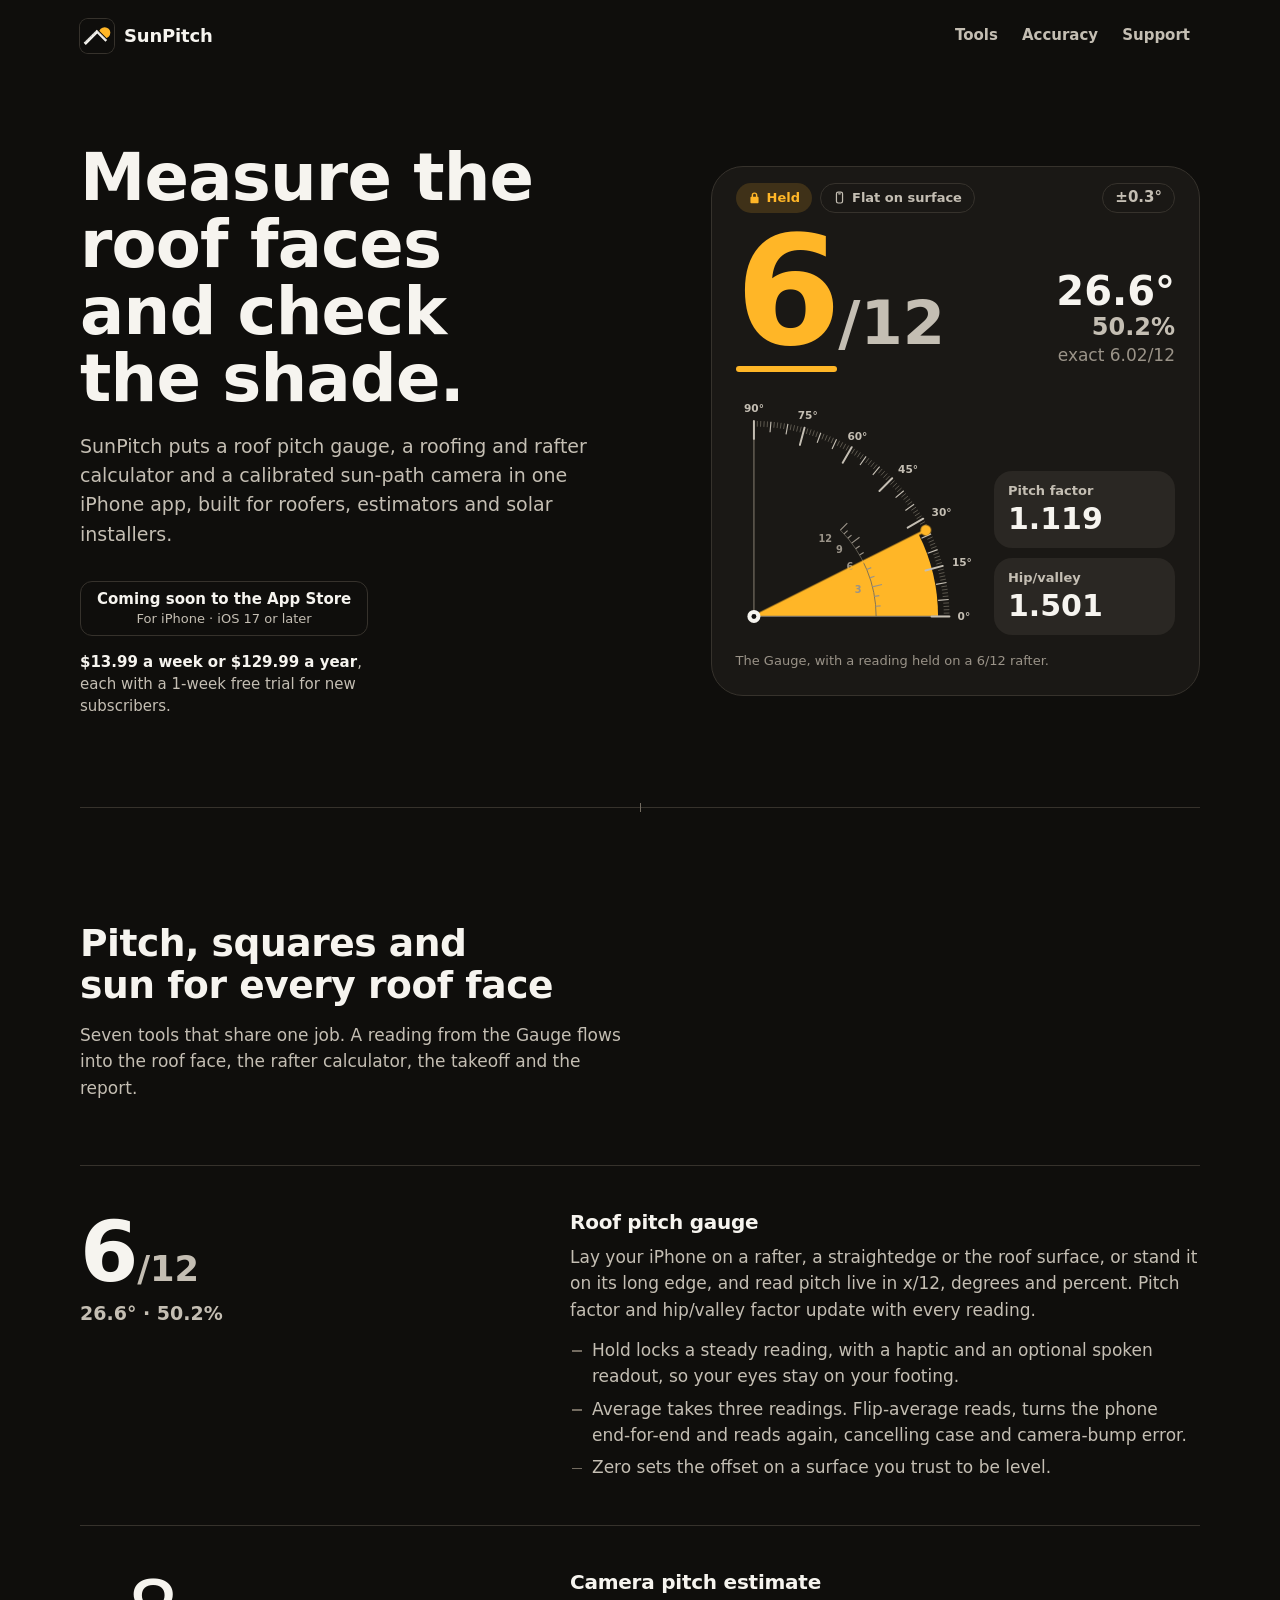
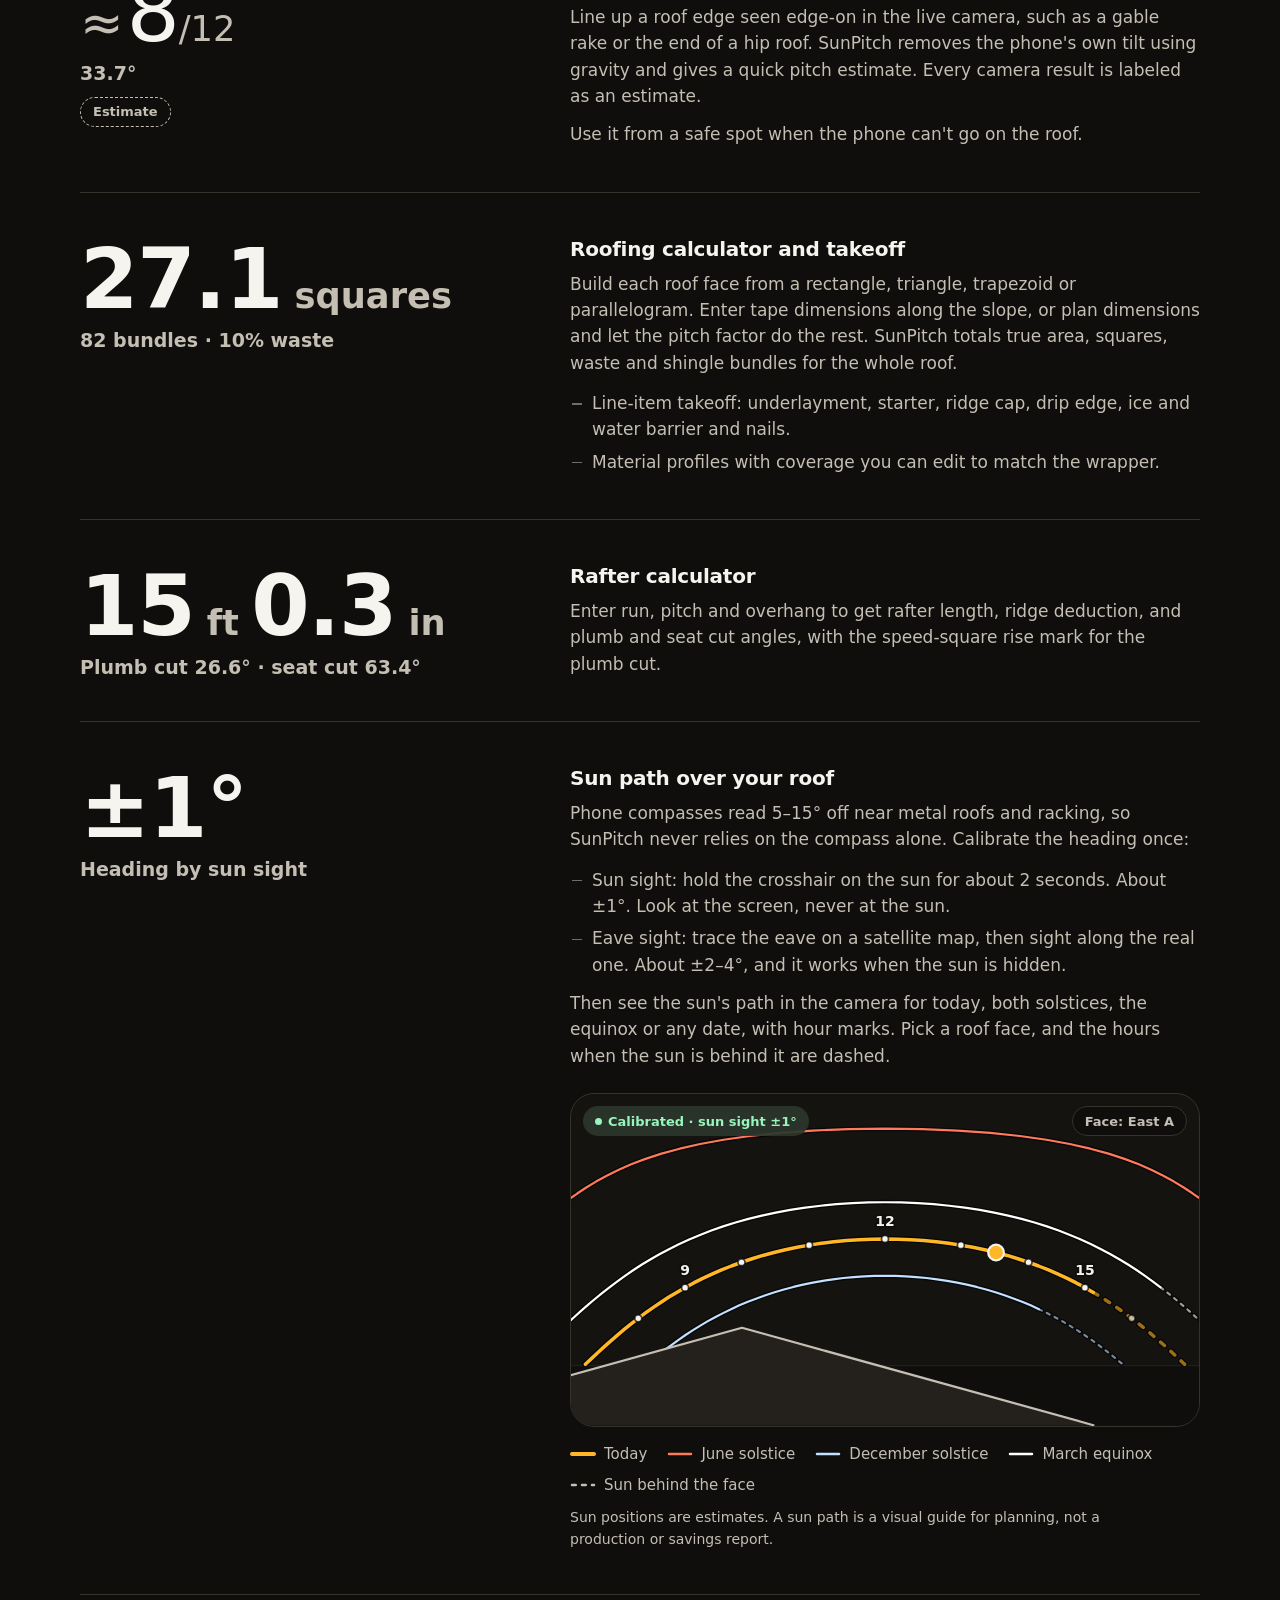
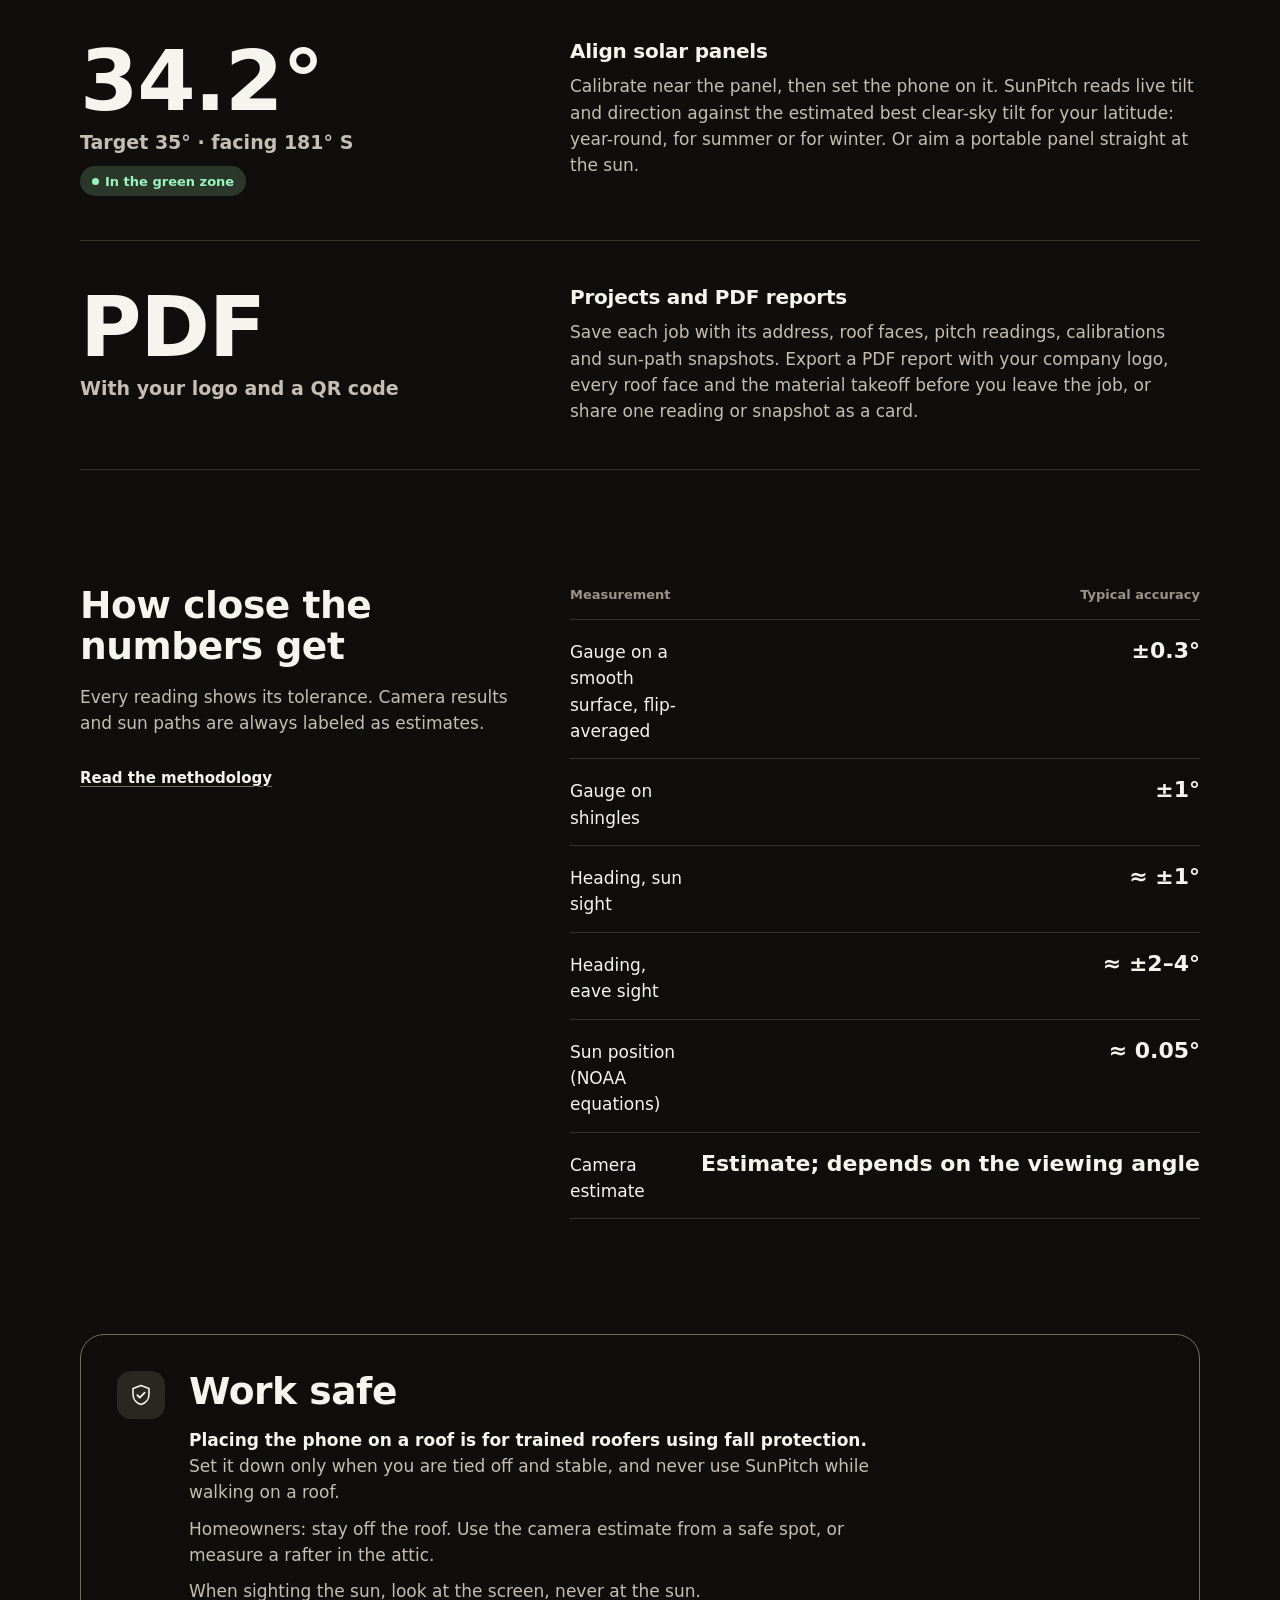
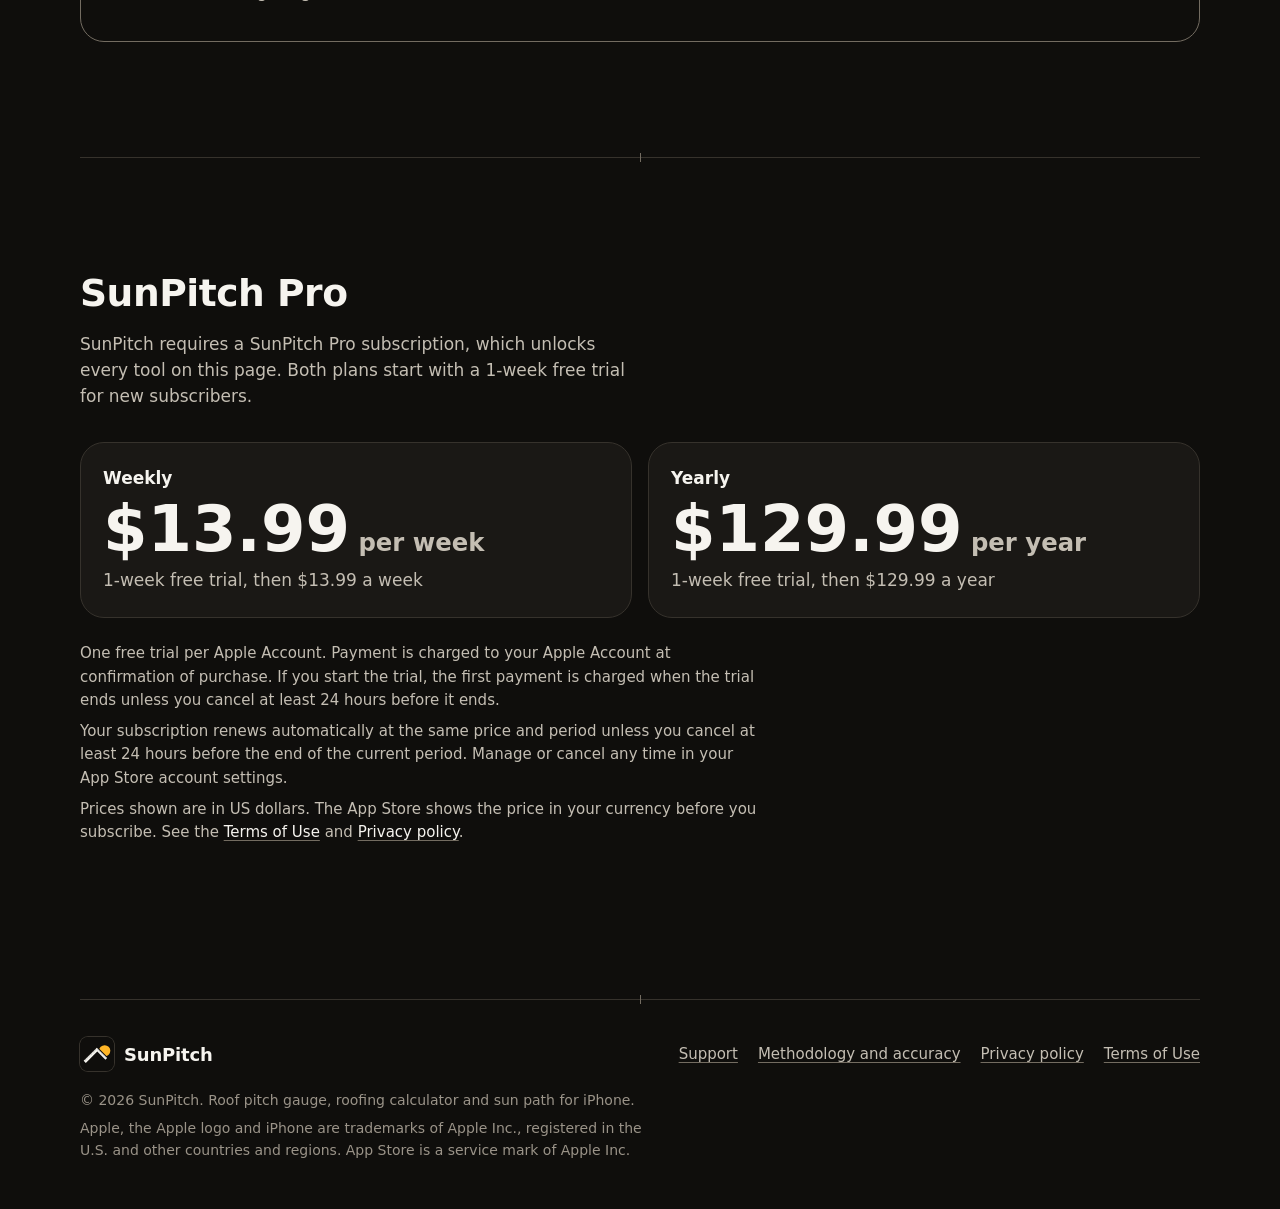
==== commit 53ab810b: "Publish site from sunpitch@b2e3b8f" ====
--- a/index.html
+++ b/index.html
@@ -249,7 +249,7 @@
           <p class="spec-fig"><span class="big">PDF</span><span class="sub">With your logo and a QR code</span></p>
           <div class="spec-body">
             <h3 id="t-projects">Projects and PDF reports</h3>
-            <p>Save each job with its address, roof faces, pitch readings, calibrations and sun-path snapshots. Export a PDF report with your company logo and a page for each face before you leave the job, or share one reading or snapshot as a card.</p>
+            <p>Save each job with its address, roof faces, pitch readings, calibrations and sun-path snapshots. Export a PDF report with your company logo, every roof face and the material takeoff before you leave the job, or share one reading or snapshot as a card.</p>
           </div>
         </article>
       </div>
@@ -271,7 +271,7 @@
           <tr><th scope="row">Heading, sun sight</th><td>≈ ±1°</td></tr>
           <tr><th scope="row">Heading, eave sight</th><td>≈ ±2–4°</td></tr>
           <tr><th scope="row">Sun position (NOAA equations)</th><td>≈ 0.05°</td></tr>
-          <tr><th scope="row">Camera estimate</th><td class="wait">Published after field checks</td></tr>
+          <tr><th scope="row">Camera estimate</th><td>Estimate; depends on the viewing angle</td></tr>
         </tbody>
       </table>
     </div>
